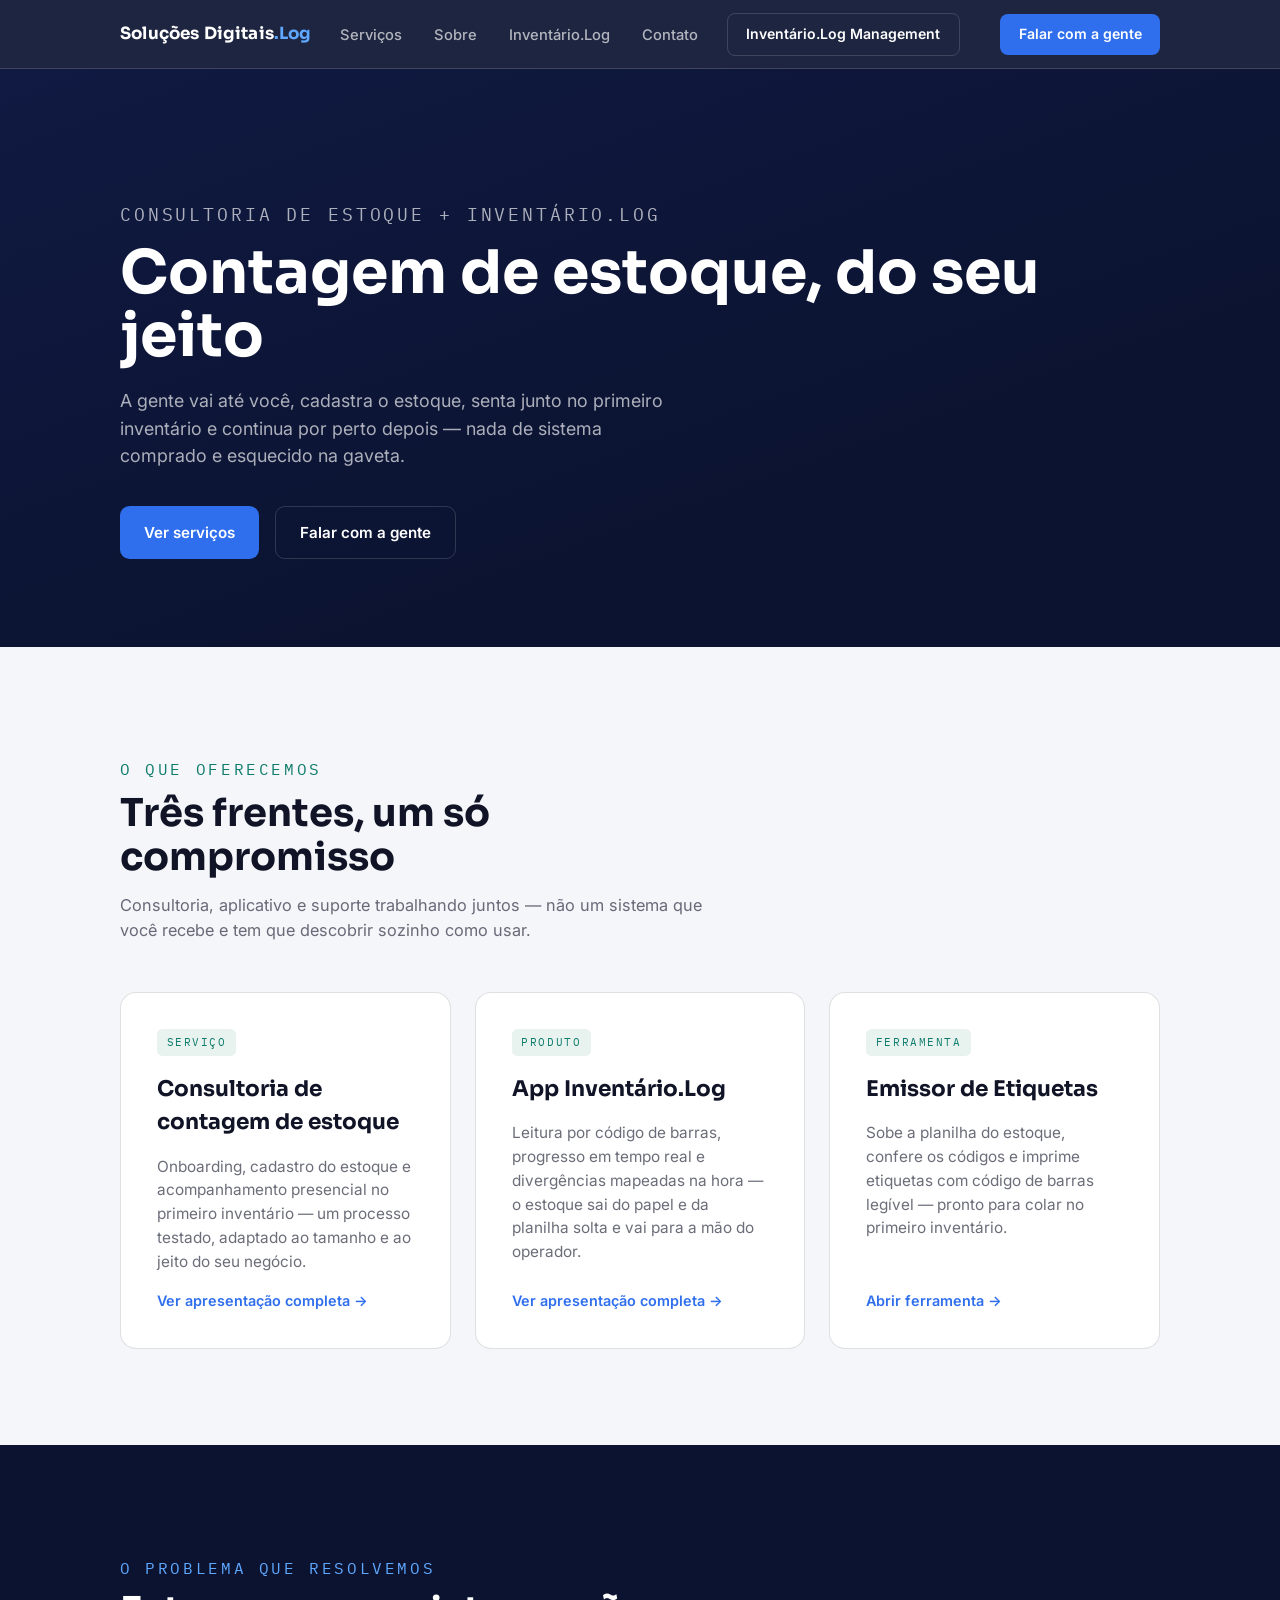
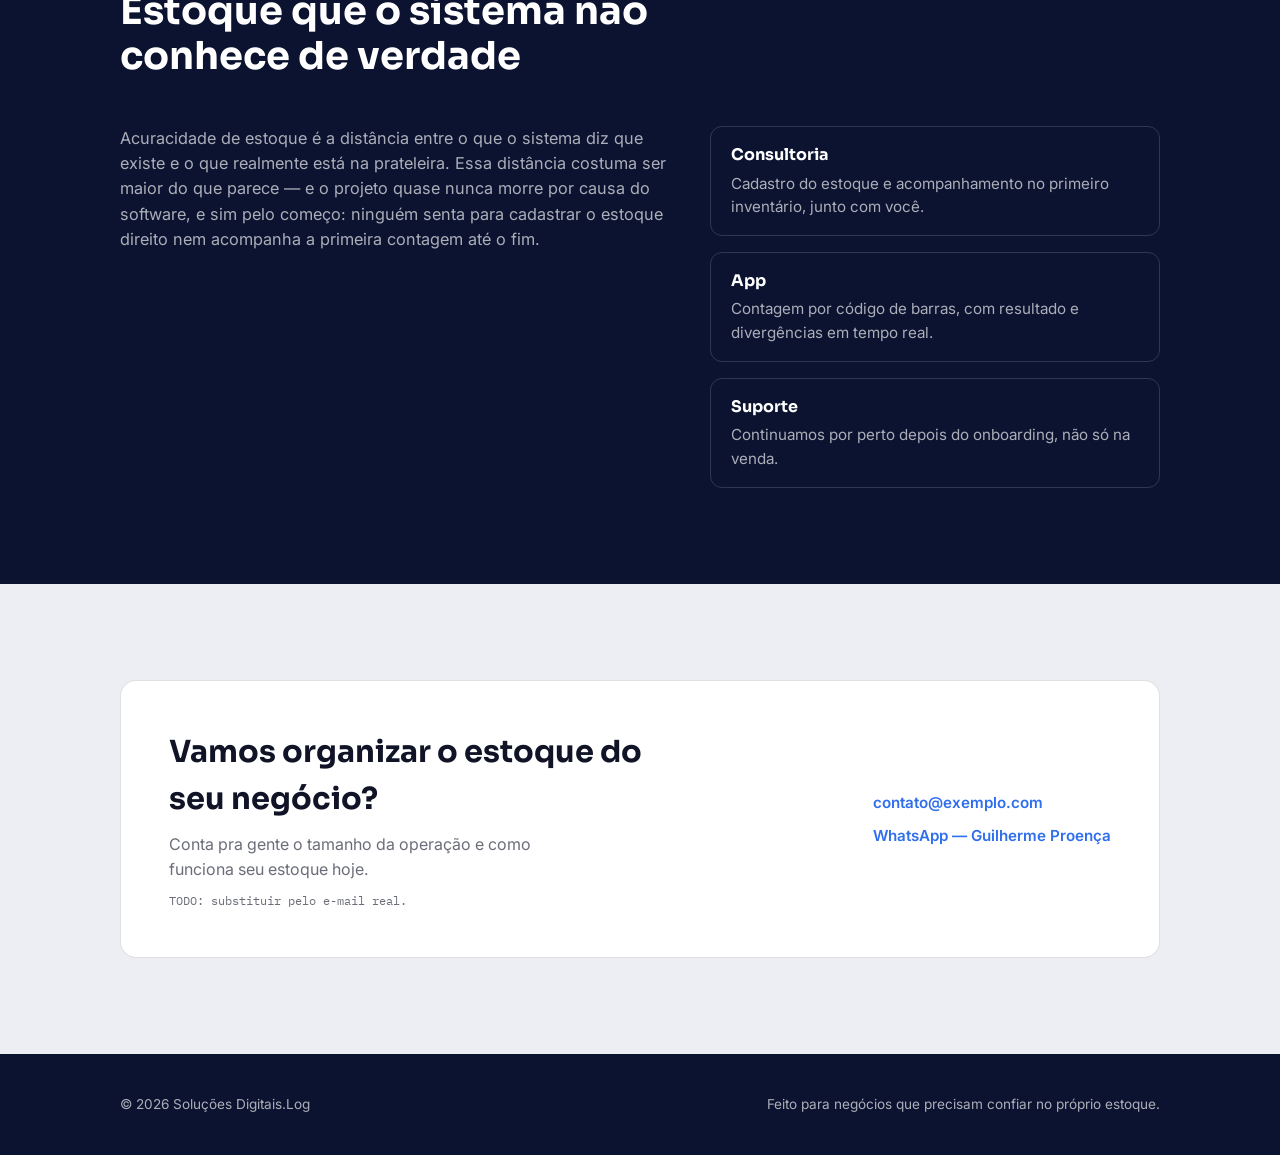
==== index.html @ 8ae7834c "Add Google Search Console verification meta tag Co-Authored-By: Claude Sonnet 5 <noreply@anthropic.c" ====
<!DOCTYPE html>
<html lang="pt-BR">
<head>
<meta charset="UTF-8">
<meta name="google-site-verification" content="jezgve7q8Xp81lq7fCvEZlDZpePGsFhiztTqYEjxBtI" />
<meta name="viewport" content="width=device-width, initial-scale=1.0">
<title>Inventário.Log — Consultoria e app de contagem de estoque</title>
<meta name="description" content="Consultoria de contagem de estoque + Inventário.Log: app para contar, conferir e organizar o estoque com leitura de código de barras e resultado em tempo real.">
<link rel="canonical" href="https://solucoes-digitais-log.github.io/inventario-log-site/">
<meta property="og:type" content="website">
<meta property="og:site_name" content="Soluções Digitais.Log">
<meta property="og:title" content="Inventário.Log — Consultoria e app de contagem de estoque">
<meta property="og:description" content="Consultoria de contagem de estoque + Inventário.Log: app para contar, conferir e organizar o estoque com leitura de código de barras e resultado em tempo real.">
<meta property="og:url" content="https://solucoes-digitais-log.github.io/inventario-log-site/">
<meta property="og:locale" content="pt_BR">
<meta name="twitter:card" content="summary">
<meta name="twitter:title" content="Inventário.Log — Consultoria e app de contagem de estoque">
<meta name="twitter:description" content="Consultoria de contagem de estoque + Inventário.Log: app para contar, conferir e organizar o estoque com leitura de código de barras e resultado em tempo real.">
<link rel="preconnect" href="https://fonts.googleapis.com">
<link rel="preconnect" href="https://fonts.gstatic.com" crossorigin>
<link href="https://fonts.googleapis.com/css2?family=Sora:wght@400;500;600;700;800&family=Inter:wght@400;500;600;700&family=IBM+Plex+Mono:wght@400;500;600&display=swap" rel="stylesheet">
<link rel="stylesheet" href="assets/css/site.css">
</head>
<body>

<nav class="nav">
  <div class="wrap">
    <a class="nav-logo" href="#top">Soluções Digitais<span>.Log</span></a>
    <ul class="nav-links">
      <li><a href="#servicos">Serviços</a></li>
      <li><a href="#sobre">Sobre</a></li>
      <li><a href="servicos/inventario-log.html">Inventário.Log</a></li>
      <li><a href="#contato">Contato</a></li>
    </ul>
    <a class="nav-cta nav-cta-ghost" href="https://plataforma-web-ecru.vercel.app/" target="_blank" rel="noopener">Inventário.Log Management</a>
    <a class="nav-cta" href="#contato">Falar com a gente</a>
  </div>
</nav>

<header class="hero" id="top">
  <div class="wrap">
    <p class="eyebrow">Consultoria de estoque + Inventário.Log</p>
    <h1>Contagem de estoque, do seu jeito</h1>
    <p>A gente vai até você, cadastra o estoque, senta junto no primeiro inventário e continua por perto depois — nada de sistema comprado e esquecido na gaveta.</p>
    <div class="hero-actions">
      <a class="btn btn-primary" href="#servicos">Ver serviços</a>
      <a class="btn btn-ghost" href="#contato">Falar com a gente</a>
    </div>
  </div>
</header>

<section class="services" id="servicos">
  <div class="wrap">
    <div class="section-head">
      <p class="eyebrow">O que oferecemos</p>
      <h2>Três frentes, um só compromisso</h2>
      <p>Consultoria, aplicativo e suporte trabalhando juntos — não um sistema que você recebe e tem que descobrir sozinho como usar.</p>
    </div>
    <div class="service-grid">
      <a class="service-card" href="servicos/consultoria.html">
        <span class="service-tag">Serviço</span>
        <h3>Consultoria de contagem de estoque</h3>
        <p>Onboarding, cadastro do estoque e acompanhamento presencial no primeiro inventário — um processo testado, adaptado ao tamanho e ao jeito do seu negócio.</p>
        <span class="service-link">Ver apresentação completa →</span>
      </a>
      <a class="service-card" href="servicos/inventario-log.html">
        <span class="service-tag">Produto</span>
        <h3>App Inventário.Log</h3>
        <p>Leitura por código de barras, progresso em tempo real e divergências mapeadas na hora — o estoque sai do papel e da planilha solta e vai para a mão do operador.</p>
        <span class="service-link">Ver apresentação completa →</span>
      </a>
      <a class="service-card" href="servicos/gerador-etiquetas.html">
        <span class="service-tag">Ferramenta</span>
        <h3>Emissor de Etiquetas</h3>
        <p>Sobe a planilha do estoque, confere os códigos e imprime etiquetas com código de barras legível — pronto para colar no primeiro inventário.</p>
        <span class="service-link">Abrir ferramenta →</span>
      </a>
    </div>
  </div>
</section>

<section class="about" id="sobre">
  <div class="wrap">
    <div class="section-head">
      <p class="eyebrow">O problema que resolvemos</p>
      <h2>Estoque que o sistema não conhece de verdade</h2>
    </div>
    <div class="about-grid">
      <p>Acuracidade de estoque é a distância entre o que o sistema diz que existe e o que realmente está na prateleira. Essa distância costuma ser maior do que parece — e o projeto quase nunca morre por causa do software, e sim pelo começo: ninguém senta para cadastrar o estoque direito nem acompanha a primeira contagem até o fim.</p>
      <ul class="about-list">
        <li><strong>Consultoria</strong>Cadastro do estoque e acompanhamento no primeiro inventário, junto com você.</li>
        <li><strong>App</strong>Contagem por código de barras, com resultado e divergências em tempo real.</li>
        <li><strong>Suporte</strong>Continuamos por perto depois do onboarding, não só na venda.</li>
      </ul>
    </div>
  </div>
</section>

<section class="contact" id="contato">
  <div class="wrap">
    <div class="contact-box">
      <div>
        <h2>Vamos organizar o estoque do seu negócio?</h2>
        <p>Conta pra gente o tamanho da operação e como funciona seu estoque hoje.</p>
        <p class="todo-note">TODO: substituir pelo e-mail real.</p>
      </div>
      <div class="contact-links">
        <a href="mailto:contato@exemplo.com">contato@exemplo.com</a>
        <a href="https://wa.me/5555991413773" target="_blank" rel="noopener">WhatsApp — Guilherme Proença</a>
      </div>
    </div>
  </div>
</section>

<footer>
  <div class="wrap">
    <span>© <span id="year"></span> Soluções Digitais.Log</span>
    <span>Feito para negócios que precisam confiar no próprio estoque.</span>
  </div>
</footer>

<script>document.getElementById('year').textContent = new Date().getFullYear();</script>
</body>
</html>
---- assets/css/site.css ----
:root{
  --navy:#0B1330;
  --navy-2:#101A42;
  --blue:#2F6FED;
  --blue-2:#5FA8FF;
  --teal:#0E7C6B;
  --mint:#E8F2EF;
  --green:#1E9E4A;
  --red:#E5484D;
  --paper:#F5F6FA;
  --paper-2:#ECEEF4;
  --ink:#101426;
  --muted:rgba(16,20,38,.62);
  --line:rgba(16,20,38,.13);
  --on-navy-muted:rgba(255,255,255,.66);
  --on-navy-line:rgba(255,255,255,.15);
  --display:'Sora',system-ui,sans-serif;
  --body:'Inter',system-ui,sans-serif;
  --mono:'IBM Plex Mono',ui-monospace,monospace;
}

*{ box-sizing:border-box; margin:0; padding:0; }
html{ scroll-behavior:smooth; }
body{
  font-family:var(--body);
  background:var(--paper);
  color:var(--ink);
  -webkit-font-smoothing:antialiased;
  line-height:1.55;
}
img{ max-width:100%; display:block; }
a{ color:inherit; }
::selection{ background:var(--teal); color:#fff; }

.wrap{ max-width:1120px; margin:0 auto; padding:0 clamp(1.25rem,4vw,2.5rem); }

/* NAV */
.nav{
  position:sticky; top:0; z-index:20;
  background:rgba(11,19,48,.92); backdrop-filter:blur(8px);
  border-bottom:1px solid var(--on-navy-line);
}
.nav .wrap{ display:flex; align-items:center; justify-content:space-between; height:4.25rem; }
.nav-logo{ font-family:var(--display); font-weight:700; color:#fff; font-size:1.05rem; letter-spacing:.01em; text-decoration:none; }
.nav-logo span{ color:var(--blue-2); }
.nav-links{ display:flex; gap:clamp(1rem,3vw,2rem); list-style:none; }
.nav-links a{ color:var(--on-navy-muted); text-decoration:none; font-size:.92rem; font-weight:500; transition:color .2s ease; }
.nav-links a:hover{ color:#fff; }
.nav-cta{
  background:var(--blue); color:#fff; text-decoration:none; font-size:.88rem; font-weight:600;
  padding:.6rem 1.15rem; border-radius:.5rem; transition:background .2s ease;
}
.nav-cta:hover{ background:var(--blue-2); }
.nav-cta-ghost{
  background:transparent; color:#fff; border:1px solid var(--on-navy-line); margin-right:.75rem;
}
.nav-cta-ghost:hover{ background:rgba(255,255,255,.08); border-color:var(--blue-2); }
.nav-toggle{ display:none; }

/* HERO */
.hero{
  background:linear-gradient(160deg,var(--navy-2) 0%, var(--navy) 70%);
  color:#fff;
  padding:clamp(4.5rem,10vw,7rem) 0 clamp(3.5rem,8vw,5.5rem);
}
.eyebrow{
  font-family:var(--mono); font-size:.75rem; letter-spacing:.16em; text-transform:uppercase;
  color:var(--blue-2);
}
.hero h1{
  font-family:var(--display); font-weight:700; line-height:1.05;
  font-size:clamp(2.2rem,5.5vw,3.75rem); max-width:20ch; margin-top:.75rem;
}
.hero p{
  font-size:clamp(1rem,1.4vw,1.2rem); max-width:52ch; margin-top:1.25rem;
  color:var(--on-navy-muted);
}
.hero-actions{ display:flex; gap:1rem; flex-wrap:wrap; margin-top:2.25rem; }
.btn{
  display:inline-flex; align-items:center; gap:.5rem; text-decoration:none;
  font-weight:600; font-size:.95rem; padding:.85rem 1.5rem; border-radius:.6rem;
  transition:transform .2s ease, background .2s ease, border-color .2s ease;
}
.btn:hover{ transform:translateY(-2px); }
.btn-primary{ background:var(--blue); color:#fff; }
.btn-primary:hover{ background:var(--blue-2); }
.btn-ghost{ background:transparent; color:#fff; border:1px solid var(--on-navy-line); }
.btn-ghost:hover{ border-color:var(--blue-2); }

/* SECTIONS */
section{ padding:clamp(3.5rem,8vw,6rem) 0; }
.section-head{ max-width:60ch; margin-bottom:clamp(2rem,5vw,3rem); }
.section-head .eyebrow{ color:var(--teal); }
.section-head h2{
  font-family:var(--display); font-weight:700; font-size:clamp(1.7rem,3.5vw,2.4rem);
  margin-top:.6rem; line-height:1.15;
}
.section-head p{ color:var(--muted); margin-top:.85rem; font-size:1.02rem; }

/* SERVICES */
.services{ background:var(--paper); }
.service-grid{ display:grid; grid-template-columns:repeat(auto-fit,minmax(300px,1fr)); gap:1.5rem; }
.service-card{
  background:#fff; border:1px solid var(--line); border-radius:1rem;
  padding:clamp(1.75rem,3vw,2.25rem); text-decoration:none; color:var(--ink);
  display:flex; flex-direction:column; gap:1rem;
  transition:transform .25s ease, box-shadow .25s ease, border-color .25s ease;
}
.service-card:hover{
  transform:translateY(-4px); border-color:var(--blue-2);
  box-shadow:0 20px 40px -24px rgba(11,19,48,.35);
}
.service-tag{
  font-family:var(--mono); font-size:.7rem; letter-spacing:.14em; text-transform:uppercase;
  color:var(--teal); background:var(--mint); padding:.3rem .6rem; border-radius:.35rem; align-self:flex-start;
}
.service-card h3{ font-family:var(--display); font-size:1.35rem; font-weight:700; }
.service-card p{ color:var(--muted); font-size:.96rem; flex:1; }
.service-link{ font-weight:600; font-size:.9rem; color:var(--blue); display:inline-flex; align-items:center; gap:.4rem; }
.service-card:hover .service-link{ color:var(--blue-2); }

/* ABOUT */
.about{ background:var(--navy); color:#fff; }
.about .section-head .eyebrow{ color:var(--blue-2); }
.about-grid{ display:grid; grid-template-columns:1.1fr .9fr; gap:2.5rem; align-items:start; }
.about-grid p{ color:var(--on-navy-muted); font-size:1.02rem; }
.about-list{ list-style:none; display:flex; flex-direction:column; gap:1rem; }
.about-list li{
  border:1px solid var(--on-navy-line); border-radius:.75rem; padding:1rem 1.25rem;
  font-size:.95rem; color:var(--on-navy-muted);
}
.about-list strong{ display:block; color:#fff; font-family:var(--display); font-size:1rem; margin-bottom:.25rem; }
@media (max-width:820px){ .about-grid{ grid-template-columns:1fr; } }

/* CONTACT */
.contact{ background:var(--paper-2); }
.contact-box{
  background:#fff; border:1px solid var(--line); border-radius:1rem;
  padding:clamp(2rem,5vw,3rem); display:flex; flex-wrap:wrap; gap:2rem; justify-content:space-between; align-items:center;
}
.contact-box h2{ font-family:var(--display); font-size:clamp(1.4rem,3vw,1.9rem); max-width:22ch; }
.contact-box p{ color:var(--muted); margin-top:.6rem; max-width:42ch; }
.contact-links{ display:flex; flex-direction:column; gap:.6rem; font-size:.95rem; }
.contact-links a{ text-decoration:none; color:var(--blue); font-weight:600; }
.todo-note{ font-family:var(--mono); font-size:.72rem; color:var(--red); margin-top:.5rem; }

/* FOOTER */
footer{ background:var(--navy); color:var(--on-navy-muted); padding:2.5rem 0; font-size:.85rem; }
footer .wrap{ display:flex; justify-content:space-between; flex-wrap:wrap; gap:1rem; }

@media (max-width:720px){
  .nav-links{ display:none; }
}
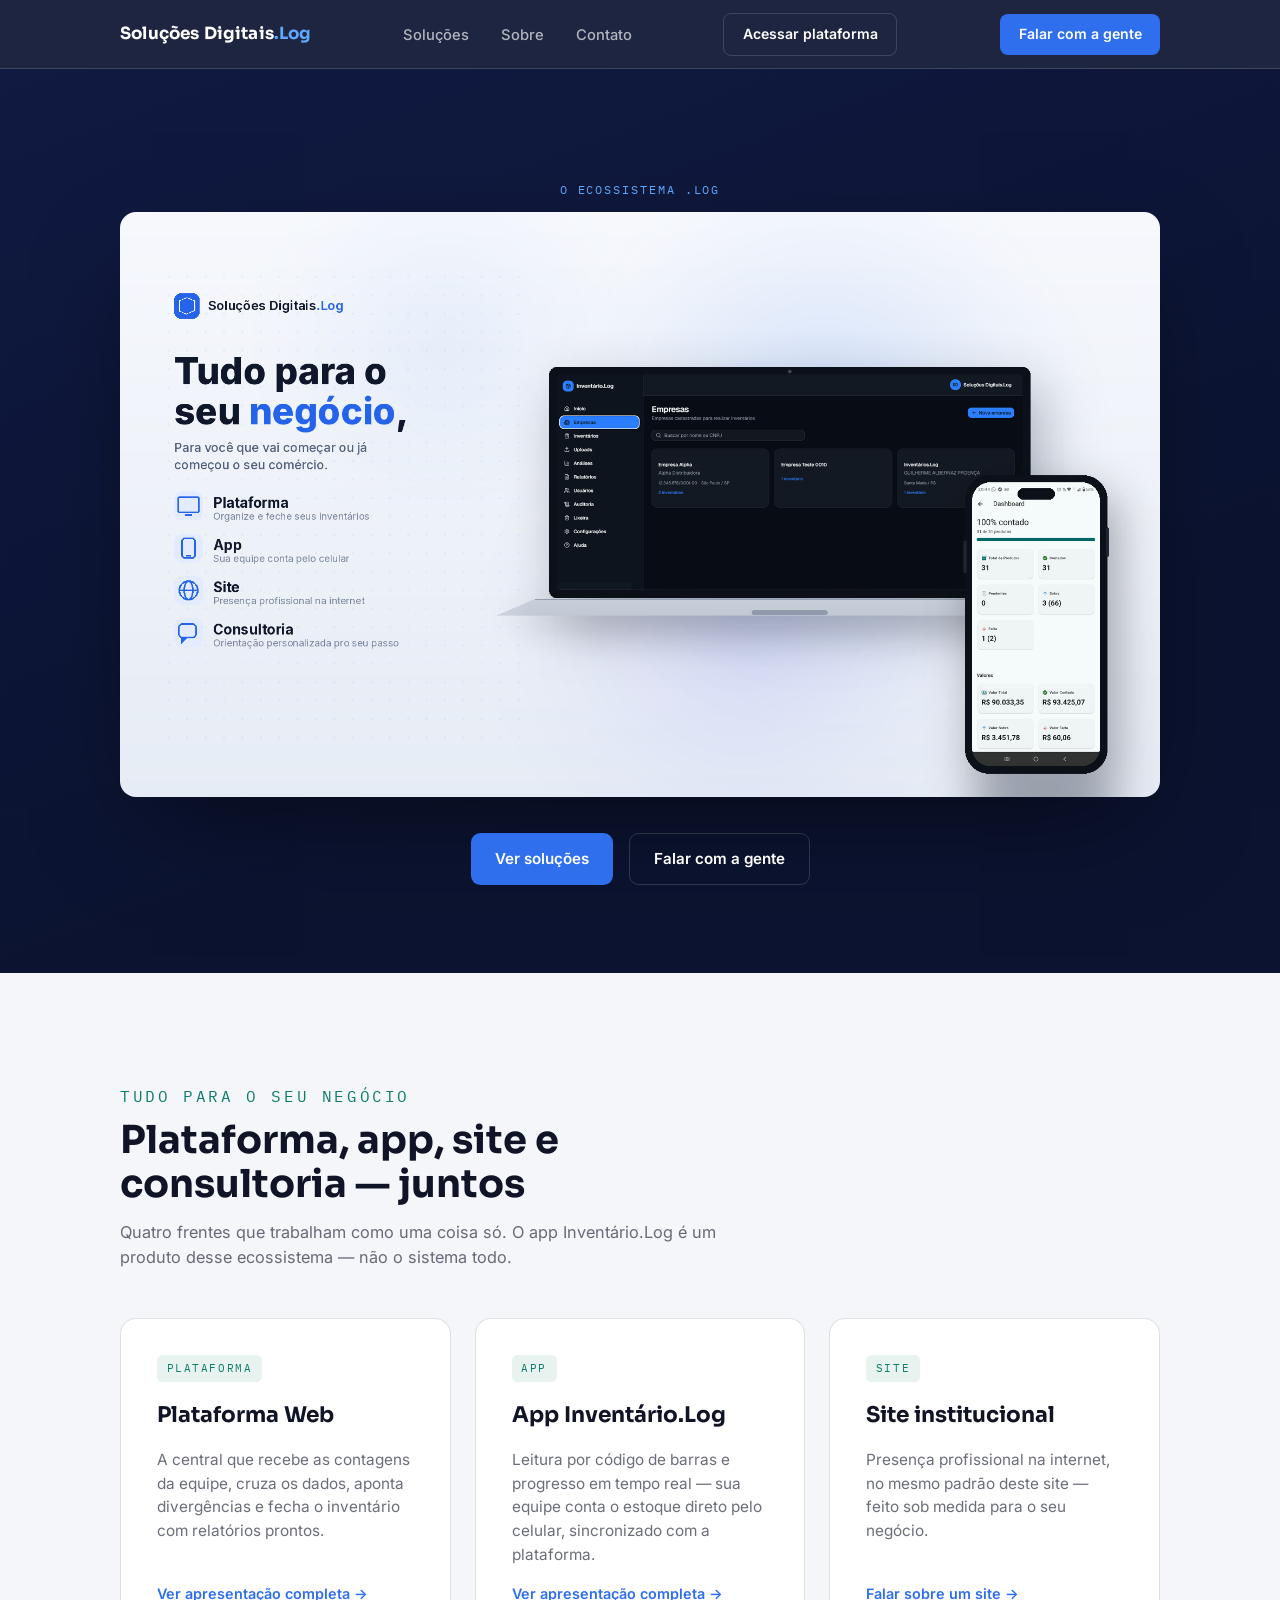
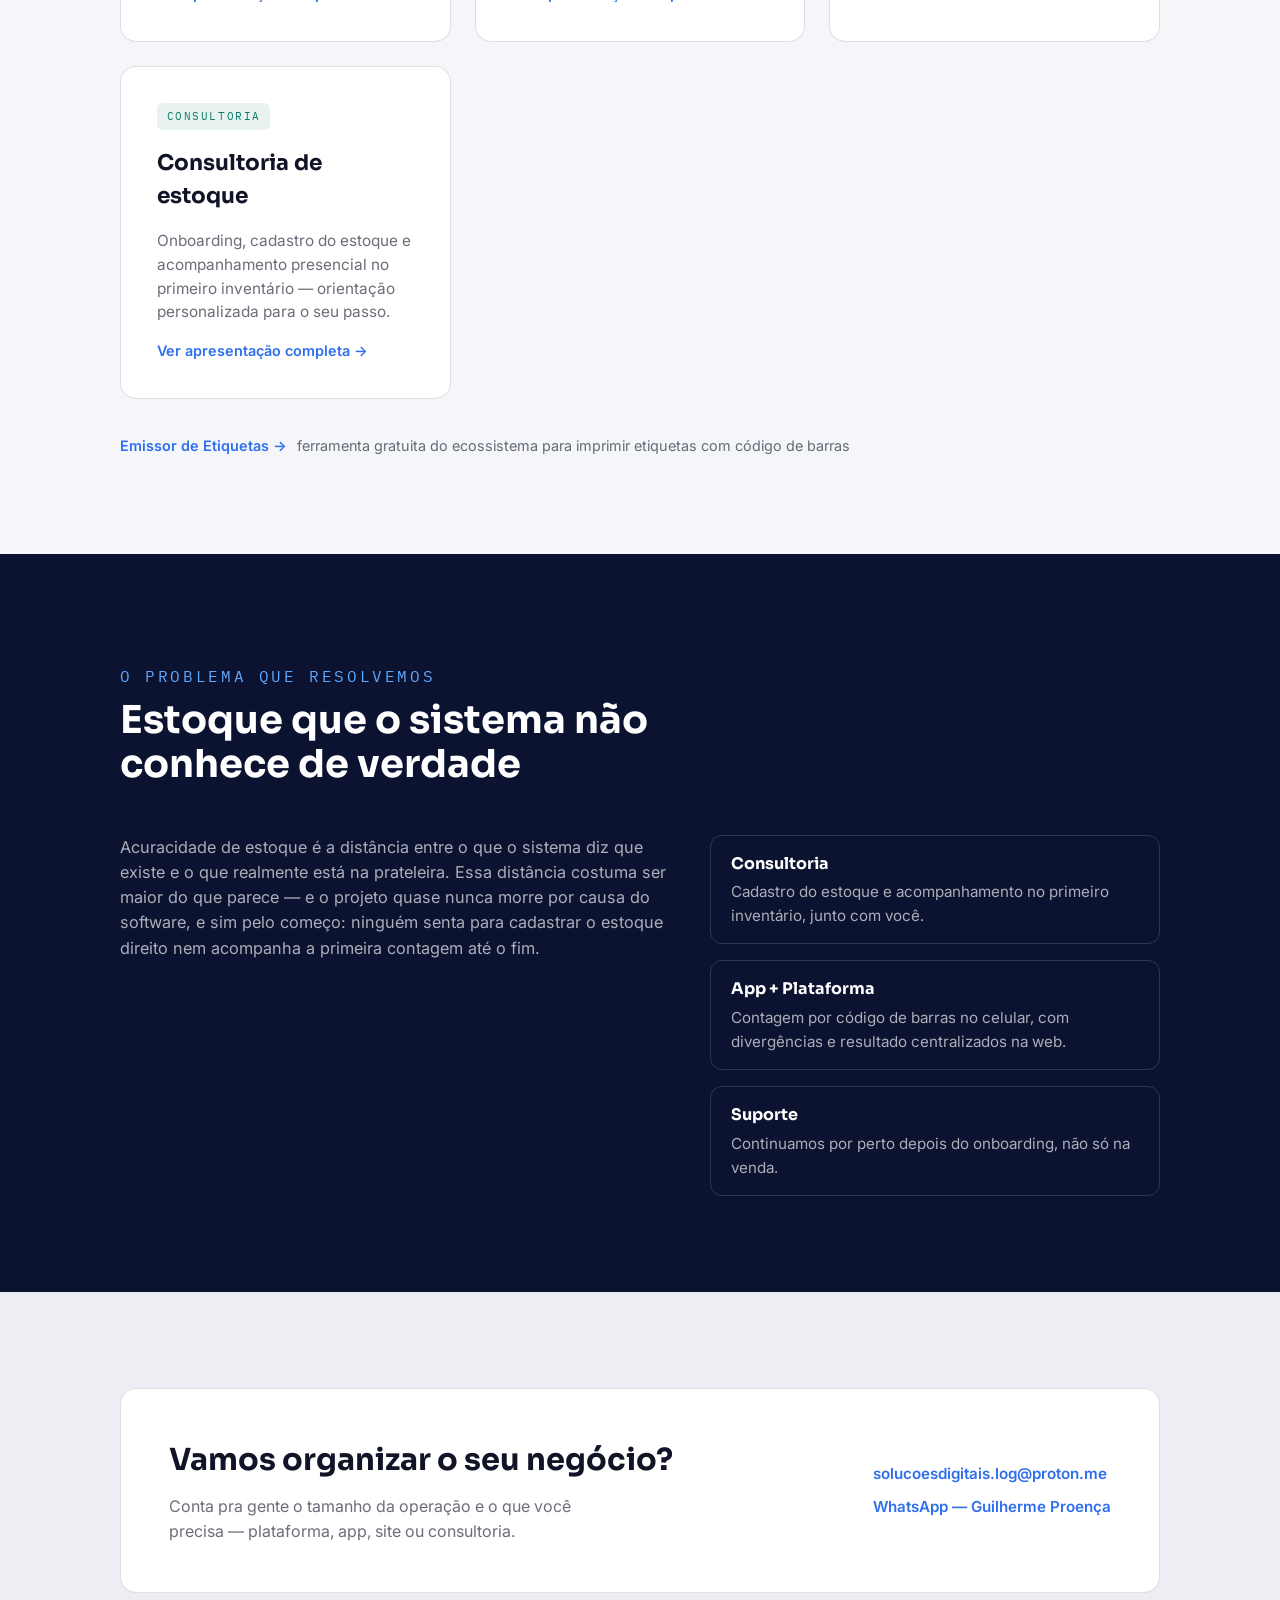
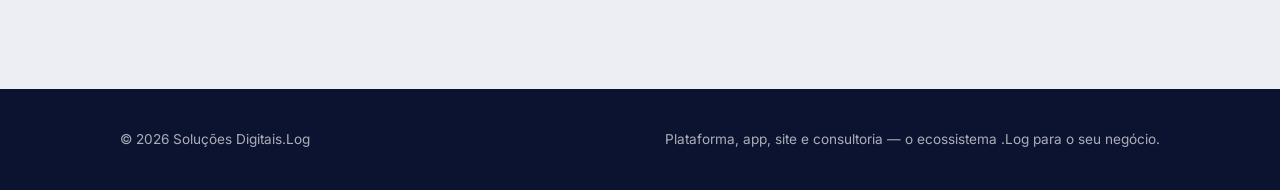
==== commit e6d5e0a9: "Reframe site around the .Log ecosystem, add Plataforma Web deck and hero image Home now leads with S" ====
--- a/index.html
+++ b/index.html
@@ -4,18 +4,38 @@
 <meta charset="UTF-8">
 <meta name="google-site-verification" content="jezgve7q8Xp81lq7fCvEZlDZpePGsFhiztTqYEjxBtI" />
 <meta name="viewport" content="width=device-width, initial-scale=1.0">
-<title>Inventário.Log — Consultoria e app de contagem de estoque</title>
-<meta name="description" content="Consultoria de contagem de estoque + Inventário.Log: app para contar, conferir e organizar o estoque com leitura de código de barras e resultado em tempo real.">
+<title>Soluções Digitais.Log — Plataforma, app, site e consultoria para o seu negócio</title>
+<meta name="description" content="Soluções Digitais.Log: o ecossistema .Log completo — plataforma web, app Inventário.Log, site institucional e consultoria — para organizar e profissionalizar o seu negócio.">
 <link rel="canonical" href="https://solucoes-digitais-log.github.io/inventario-log-site/">
 <meta property="og:type" content="website">
 <meta property="og:site_name" content="Soluções Digitais.Log">
-<meta property="og:title" content="Inventário.Log — Consultoria e app de contagem de estoque">
-<meta property="og:description" content="Consultoria de contagem de estoque + Inventário.Log: app para contar, conferir e organizar o estoque com leitura de código de barras e resultado em tempo real.">
+<meta property="og:title" content="Soluções Digitais.Log — Plataforma, app, site e consultoria para o seu negócio">
+<meta property="og:description" content="Soluções Digitais.Log: o ecossistema .Log completo — plataforma web, app Inventário.Log, site institucional e consultoria — para organizar e profissionalizar o seu negócio.">
+<meta property="og:image" content="https://solucoes-digitais-log.github.io/inventario-log-site/assets/img/hero-solucoes-digitais-log.png">
 <meta property="og:url" content="https://solucoes-digitais-log.github.io/inventario-log-site/">
 <meta property="og:locale" content="pt_BR">
-<meta name="twitter:card" content="summary">
-<meta name="twitter:title" content="Inventário.Log — Consultoria e app de contagem de estoque">
-<meta name="twitter:description" content="Consultoria de contagem de estoque + Inventário.Log: app para contar, conferir e organizar o estoque com leitura de código de barras e resultado em tempo real.">
+<meta name="twitter:card" content="summary_large_image">
+<meta name="twitter:title" content="Soluções Digitais.Log — Plataforma, app, site e consultoria para o seu negócio">
+<meta name="twitter:description" content="Soluções Digitais.Log: o ecossistema .Log completo — plataforma web, app Inventário.Log, site institucional e consultoria — para organizar e profissionalizar o seu negócio.">
+<meta name="twitter:image" content="https://solucoes-digitais-log.github.io/inventario-log-site/assets/img/hero-solucoes-digitais-log.png">
+<script type="application/ld+json">
+{
+  "@context": "https://schema.org",
+  "@type": "Organization",
+  "name": "Soluções Digitais.Log",
+  "alternateName": "Inventário.Log",
+  "url": "https://solucoes-digitais-log.github.io/inventario-log-site/",
+  "email": "solucoesdigitais.log@proton.me",
+  "sameAs": [],
+  "description": "Ecossistema .Log: plataforma web, app Inventário.Log, site institucional e consultoria para organizar e profissionalizar o estoque e o negócio.",
+  "makesOffer": [
+    { "@type": "Offer", "itemOffered": { "@type": "Service", "name": "Plataforma Web Inventário.Log" } },
+    { "@type": "Offer", "itemOffered": { "@type": "Service", "name": "App Inventário.Log" } },
+    { "@type": "Offer", "itemOffered": { "@type": "Service", "name": "Site institucional" } },
+    { "@type": "Offer", "itemOffered": { "@type": "Service", "name": "Consultoria de estoque" } }
+  ]
+}
+</script>
 <link rel="preconnect" href="https://fonts.googleapis.com">
 <link rel="preconnect" href="https://fonts.gstatic.com" crossorigin>
 <link href="https://fonts.googleapis.com/css2?family=Sora:wght@400;500;600;700;800&family=Inter:wght@400;500;600;700&family=IBM+Plex+Mono:wght@400;500;600&display=swap" rel="stylesheet">
@@ -27,23 +47,21 @@
   <div class="wrap">
     <a class="nav-logo" href="#top">Soluções Digitais<span>.Log</span></a>
     <ul class="nav-links">
-      <li><a href="#servicos">Serviços</a></li>
+      <li><a href="#servicos">Soluções</a></li>
       <li><a href="#sobre">Sobre</a></li>
-      <li><a href="servicos/inventario-log.html">Inventário.Log</a></li>
       <li><a href="#contato">Contato</a></li>
     </ul>
-    <a class="nav-cta nav-cta-ghost" href="https://plataforma-web-ecru.vercel.app/" target="_blank" rel="noopener">Inventário.Log Management</a>
+    <a class="nav-cta nav-cta-ghost" href="https://plataforma-web-ecru.vercel.app/" target="_blank" rel="noopener">Acessar plataforma</a>
     <a class="nav-cta" href="#contato">Falar com a gente</a>
   </div>
 </nav>
 
 <header class="hero" id="top">
-  <div class="wrap">
-    <p class="eyebrow">Consultoria de estoque + Inventário.Log</p>
-    <h1>Contagem de estoque, do seu jeito</h1>
-    <p>A gente vai até você, cadastra o estoque, senta junto no primeiro inventário e continua por perto depois — nada de sistema comprado e esquecido na gaveta.</p>
+  <div class="wrap hero-cover">
+    <p class="eyebrow">O ecossistema .Log</p>
+    <img class="hero-image" src="assets/img/hero-solucoes-digitais-log.png" width="1920" height="1080" alt="Soluções Digitais.Log — tudo para o seu negócio: Plataforma, App, Site e Consultoria">
     <div class="hero-actions">
-      <a class="btn btn-primary" href="#servicos">Ver serviços</a>
+      <a class="btn btn-primary" href="#servicos">Ver soluções</a>
       <a class="btn btn-ghost" href="#contato">Falar com a gente</a>
     </div>
   </div>
@@ -52,30 +70,40 @@
 <section class="services" id="servicos">
   <div class="wrap">
     <div class="section-head">
-      <p class="eyebrow">O que oferecemos</p>
-      <h2>Três frentes, um só compromisso</h2>
-      <p>Consultoria, aplicativo e suporte trabalhando juntos — não um sistema que você recebe e tem que descobrir sozinho como usar.</p>
+      <p class="eyebrow">Tudo para o seu negócio</p>
+      <h2>Plataforma, app, site e consultoria — juntos</h2>
+      <p>Quatro frentes que trabalham como uma coisa só. O app Inventário.Log é um produto desse ecossistema — não o sistema todo.</p>
     </div>
     <div class="service-grid">
-      <a class="service-card" href="servicos/consultoria.html">
-        <span class="service-tag">Serviço</span>
-        <h3>Consultoria de contagem de estoque</h3>
-        <p>Onboarding, cadastro do estoque e acompanhamento presencial no primeiro inventário — um processo testado, adaptado ao tamanho e ao jeito do seu negócio.</p>
+      <a class="service-card" href="servicos/plataforma-web.html">
+        <span class="service-tag">Plataforma</span>
+        <h3>Plataforma Web</h3>
+        <p>A central que recebe as contagens da equipe, cruza os dados, aponta divergências e fecha o inventário com relatórios prontos.</p>
         <span class="service-link">Ver apresentação completa →</span>
       </a>
       <a class="service-card" href="servicos/inventario-log.html">
-        <span class="service-tag">Produto</span>
+        <span class="service-tag">App</span>
         <h3>App Inventário.Log</h3>
-        <p>Leitura por código de barras, progresso em tempo real e divergências mapeadas na hora — o estoque sai do papel e da planilha solta e vai para a mão do operador.</p>
+        <p>Leitura por código de barras e progresso em tempo real — sua equipe conta o estoque direto pelo celular, sincronizado com a plataforma.</p>
         <span class="service-link">Ver apresentação completa →</span>
       </a>
-      <a class="service-card" href="servicos/gerador-etiquetas.html">
-        <span class="service-tag">Ferramenta</span>
-        <h3>Emissor de Etiquetas</h3>
-        <p>Sobe a planilha do estoque, confere os códigos e imprime etiquetas com código de barras legível — pronto para colar no primeiro inventário.</p>
-        <span class="service-link">Abrir ferramenta →</span>
+      <a class="service-card" href="#contato">
+        <span class="service-tag">Site</span>
+        <h3>Site institucional</h3>
+        <p>Presença profissional na internet, no mesmo padrão deste site — feito sob medida para o seu negócio.</p>
+        <span class="service-link">Falar sobre um site →</span>
+      </a>
+      <a class="service-card" href="servicos/consultoria.html">
+        <span class="service-tag">Consultoria</span>
+        <h3>Consultoria de estoque</h3>
+        <p>Onboarding, cadastro do estoque e acompanhamento presencial no primeiro inventário — orientação personalizada para o seu passo.</p>
+        <span class="service-link">Ver apresentação completa →</span>
       </a>
     </div>
+    <p class="tool-note">
+      <a href="servicos/gerador-etiquetas.html">Emissor de Etiquetas →</a>
+      <span>ferramenta gratuita do ecossistema para imprimir etiquetas com código de barras</span>
+    </p>
   </div>
 </section>
 
@@ -89,7 +117,7 @@
       <p>Acuracidade de estoque é a distância entre o que o sistema diz que existe e o que realmente está na prateleira. Essa distância costuma ser maior do que parece — e o projeto quase nunca morre por causa do software, e sim pelo começo: ninguém senta para cadastrar o estoque direito nem acompanha a primeira contagem até o fim.</p>
       <ul class="about-list">
         <li><strong>Consultoria</strong>Cadastro do estoque e acompanhamento no primeiro inventário, junto com você.</li>
-        <li><strong>App</strong>Contagem por código de barras, com resultado e divergências em tempo real.</li>
+        <li><strong>App + Plataforma</strong>Contagem por código de barras no celular, com divergências e resultado centralizados na web.</li>
         <li><strong>Suporte</strong>Continuamos por perto depois do onboarding, não só na venda.</li>
       </ul>
     </div>
@@ -100,12 +128,11 @@
   <div class="wrap">
     <div class="contact-box">
       <div>
-        <h2>Vamos organizar o estoque do seu negócio?</h2>
-        <p>Conta pra gente o tamanho da operação e como funciona seu estoque hoje.</p>
-        <p class="todo-note">TODO: substituir pelo e-mail real.</p>
+        <h2>Vamos organizar o seu negócio?</h2>
+        <p>Conta pra gente o tamanho da operação e o que você precisa — plataforma, app, site ou consultoria.</p>
       </div>
       <div class="contact-links">
-        <a href="mailto:contato@exemplo.com">contato@exemplo.com</a>
+        <a href="mailto:solucoesdigitais.log@proton.me">solucoesdigitais.log@proton.me</a>
         <a href="https://wa.me/5555991413773" target="_blank" rel="noopener">WhatsApp — Guilherme Proença</a>
       </div>
     </div>
@@ -115,7 +142,7 @@
 <footer>
   <div class="wrap">
     <span>© <span id="year"></span> Soluções Digitais.Log</span>
-    <span>Feito para negócios que precisam confiar no próprio estoque.</span>
+    <span>Plataforma, app, site e consultoria — o ecossistema .Log para o seu negócio.</span>
   </div>
 </footer>
 
--- a/assets/css/site.css
+++ b/assets/css/site.css
@@ -67,15 +67,10 @@
   font-family:var(--mono); font-size:.75rem; letter-spacing:.16em; text-transform:uppercase;
   color:var(--blue-2);
 }
-.hero h1{
-  font-family:var(--display); font-weight:700; line-height:1.05;
-  font-size:clamp(2.2rem,5.5vw,3.75rem); max-width:20ch; margin-top:.75rem;
-}
-.hero p{
-  font-size:clamp(1rem,1.4vw,1.2rem); max-width:52ch; margin-top:1.25rem;
-  color:var(--on-navy-muted);
-}
-.hero-actions{ display:flex; gap:1rem; flex-wrap:wrap; margin-top:2.25rem; }
+.hero-cover{ display:flex; flex-direction:column; align-items:center; text-align:center; }
+.hero-cover .eyebrow{ margin-bottom:.75rem; }
+.hero-image{ width:100%; max-width:1080px; height:auto; border-radius:1rem; box-shadow:0 40px 100px -30px rgba(0,0,0,.55); }
+.hero-actions{ display:flex; gap:1rem; flex-wrap:wrap; margin-top:2.25rem; justify-content:center; }
 .btn{
   display:inline-flex; align-items:center; gap:.5rem; text-decoration:none;
   font-weight:600; font-size:.95rem; padding:.85rem 1.5rem; border-radius:.6rem;
@@ -118,6 +113,9 @@
 .service-card p{ color:var(--muted); font-size:.96rem; flex:1; }
 .service-link{ font-weight:600; font-size:.9rem; color:var(--blue); display:inline-flex; align-items:center; gap:.4rem; }
 .service-card:hover .service-link{ color:var(--blue-2); }
+.tool-note{ margin-top:clamp(1.5rem,3vw,2.25rem); display:flex; align-items:center; gap:.6rem; flex-wrap:wrap; font-size:.9rem; color:var(--muted); }
+.tool-note a{ color:var(--blue); font-weight:600; text-decoration:none; }
+.tool-note a:hover{ color:var(--blue-2); }
 
 /* ABOUT */
 .about{ background:var(--navy); color:#fff; }
@@ -142,7 +140,6 @@
 .contact-box p{ color:var(--muted); margin-top:.6rem; max-width:42ch; }
 .contact-links{ display:flex; flex-direction:column; gap:.6rem; font-size:.95rem; }
 .contact-links a{ text-decoration:none; color:var(--blue); font-weight:600; }
-.todo-note{ font-family:var(--mono); font-size:.72rem; color:var(--red); margin-top:.5rem; }
 
 /* FOOTER */
 footer{ background:var(--navy); color:var(--on-navy-muted); padding:2.5rem 0; font-size:.85rem; }
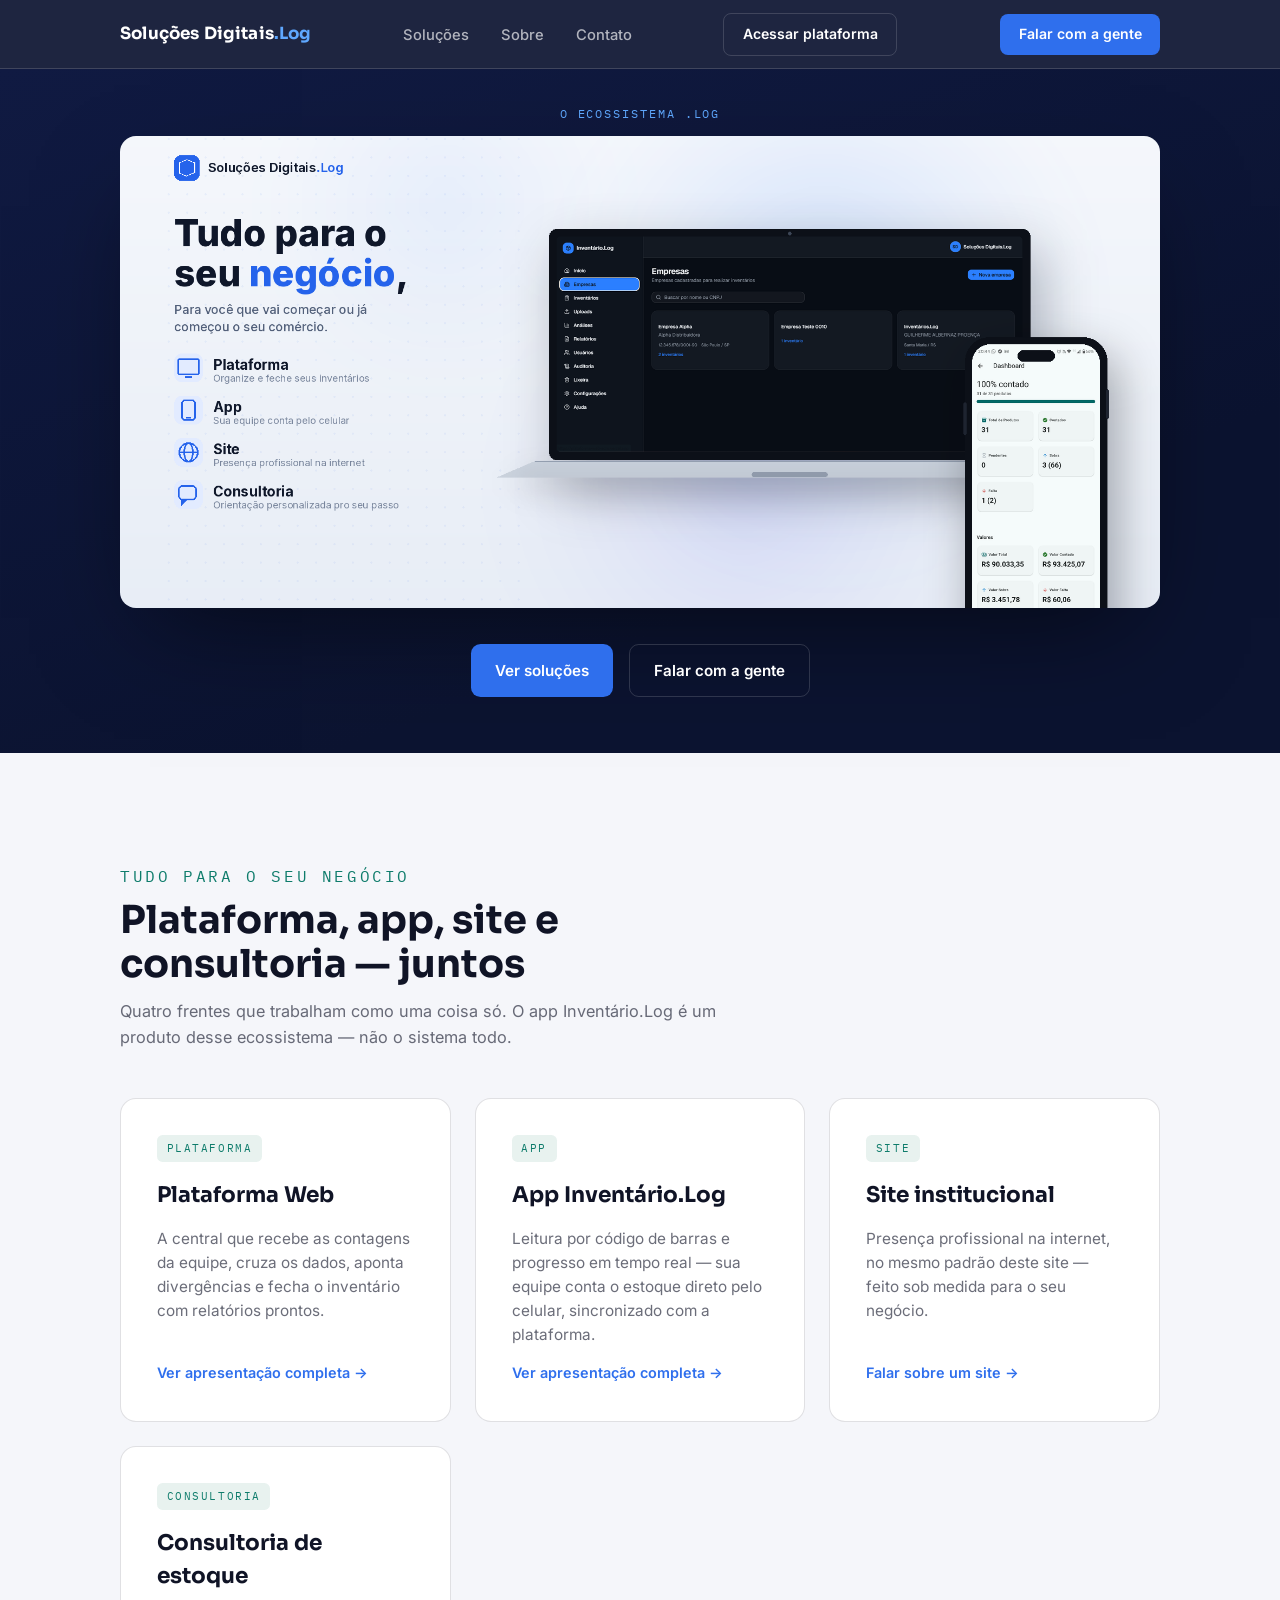
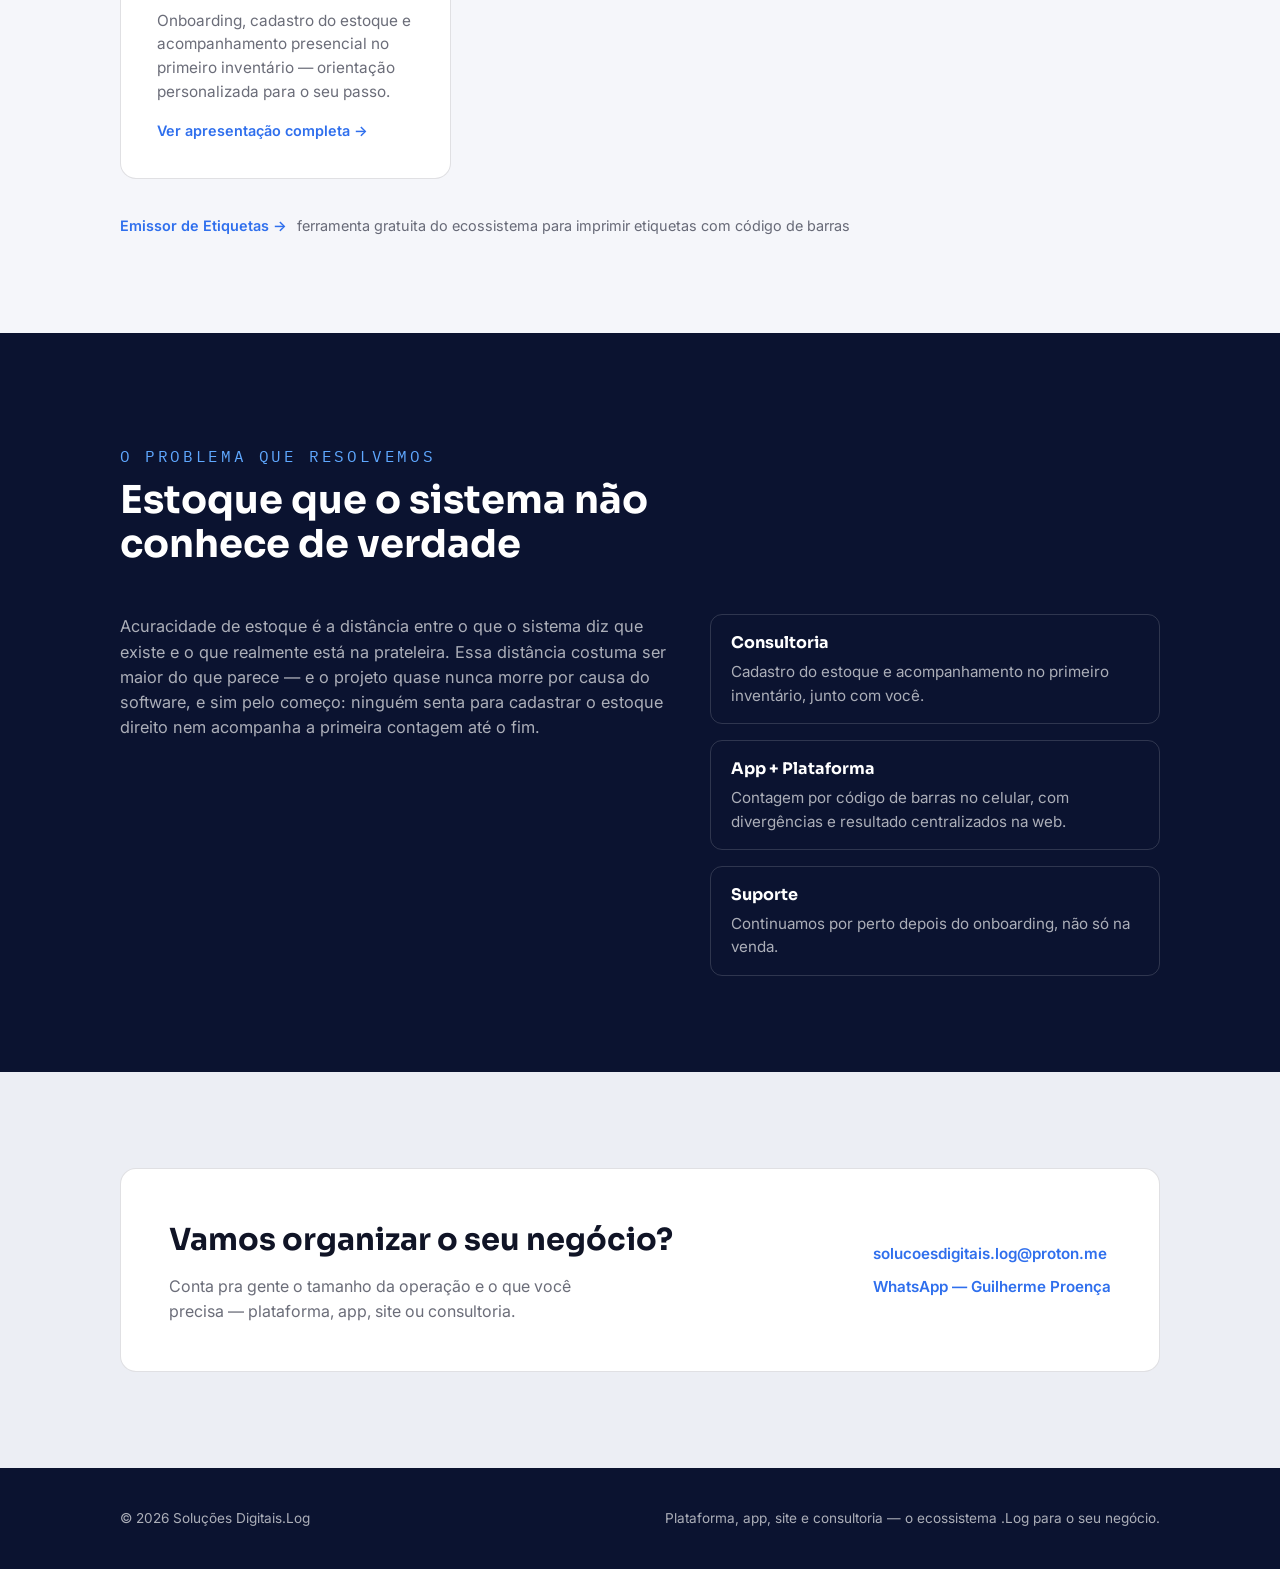
==== commit 3d0c8ac8: "Tighten hero spacing and crop cover image to a flatter frame Co-Authored-By: Claude Sonnet 5 <norepl" ====
--- a/index.html
+++ b/index.html
@@ -59,7 +59,9 @@
 <header class="hero" id="top">
   <div class="wrap hero-cover">
     <p class="eyebrow">O ecossistema .Log</p>
-    <img class="hero-image" src="assets/img/hero-solucoes-digitais-log.png" width="1920" height="1080" alt="Soluções Digitais.Log — tudo para o seu negócio: Plataforma, App, Site e Consultoria">
+    <div class="hero-image-frame">
+      <img class="hero-image" src="assets/img/hero-solucoes-digitais-log.png" width="1920" height="1080" alt="Soluções Digitais.Log — tudo para o seu negócio: Plataforma, App, Site e Consultoria">
+    </div>
     <div class="hero-actions">
       <a class="btn btn-primary" href="#servicos">Ver soluções</a>
       <a class="btn btn-ghost" href="#contato">Falar com a gente</a>
--- a/assets/css/site.css
+++ b/assets/css/site.css
@@ -61,7 +61,7 @@
 .hero{
   background:linear-gradient(160deg,var(--navy-2) 0%, var(--navy) 70%);
   color:#fff;
-  padding:clamp(4.5rem,10vw,7rem) 0 clamp(3.5rem,8vw,5.5rem);
+  padding:clamp(1.5rem,3vw,2.25rem) 0 clamp(2.5rem,5vw,3.5rem);
 }
 .eyebrow{
   font-family:var(--mono); font-size:.75rem; letter-spacing:.16em; text-transform:uppercase;
@@ -69,7 +69,11 @@
 }
 .hero-cover{ display:flex; flex-direction:column; align-items:center; text-align:center; }
 .hero-cover .eyebrow{ margin-bottom:.75rem; }
-.hero-image{ width:100%; max-width:1080px; height:auto; border-radius:1rem; box-shadow:0 40px 100px -30px rgba(0,0,0,.55); }
+.hero-image-frame{
+  width:100%; max-width:1080px; aspect-ratio:2.2/1; border-radius:1rem; overflow:hidden;
+  box-shadow:0 40px 100px -30px rgba(0,0,0,.55);
+}
+.hero-image{ width:100%; height:100%; object-fit:cover; object-position:50% 55%; }
 .hero-actions{ display:flex; gap:1rem; flex-wrap:wrap; margin-top:2.25rem; justify-content:center; }
 .btn{
   display:inline-flex; align-items:center; gap:.5rem; text-decoration:none;
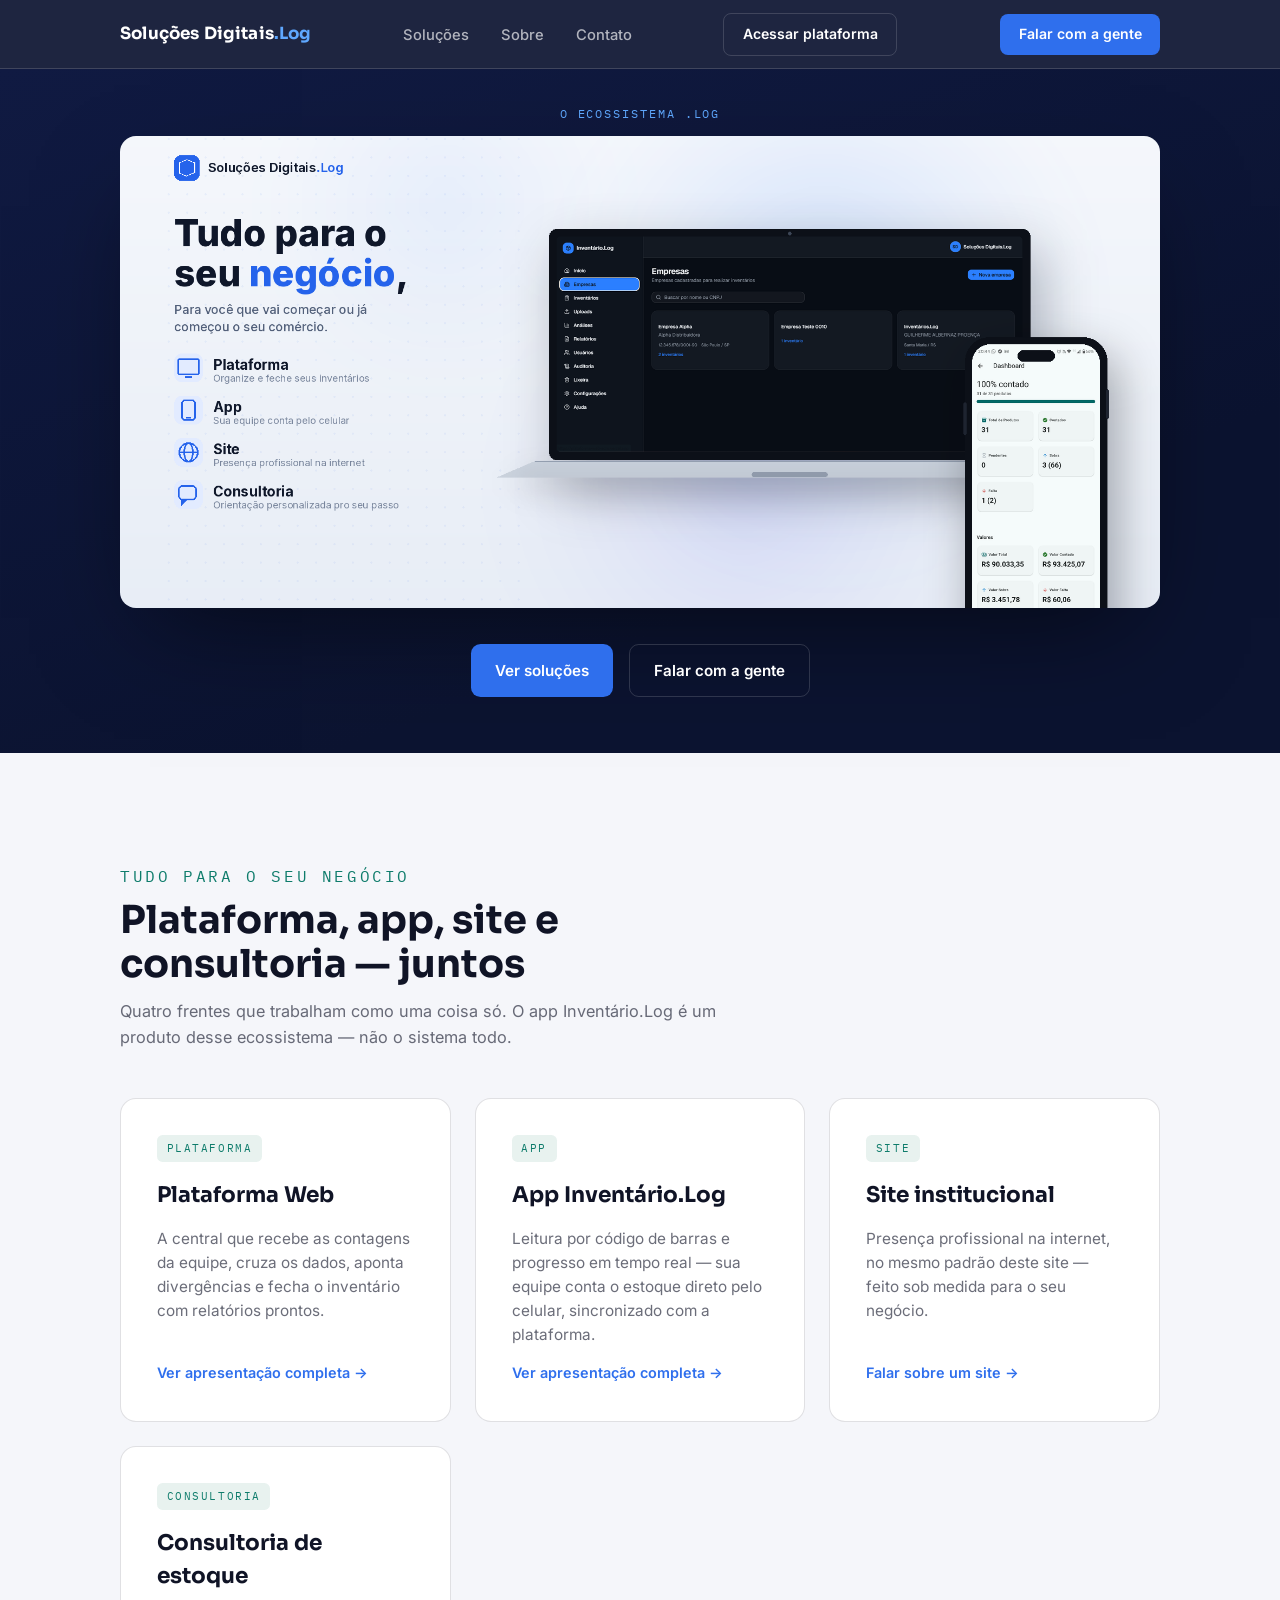
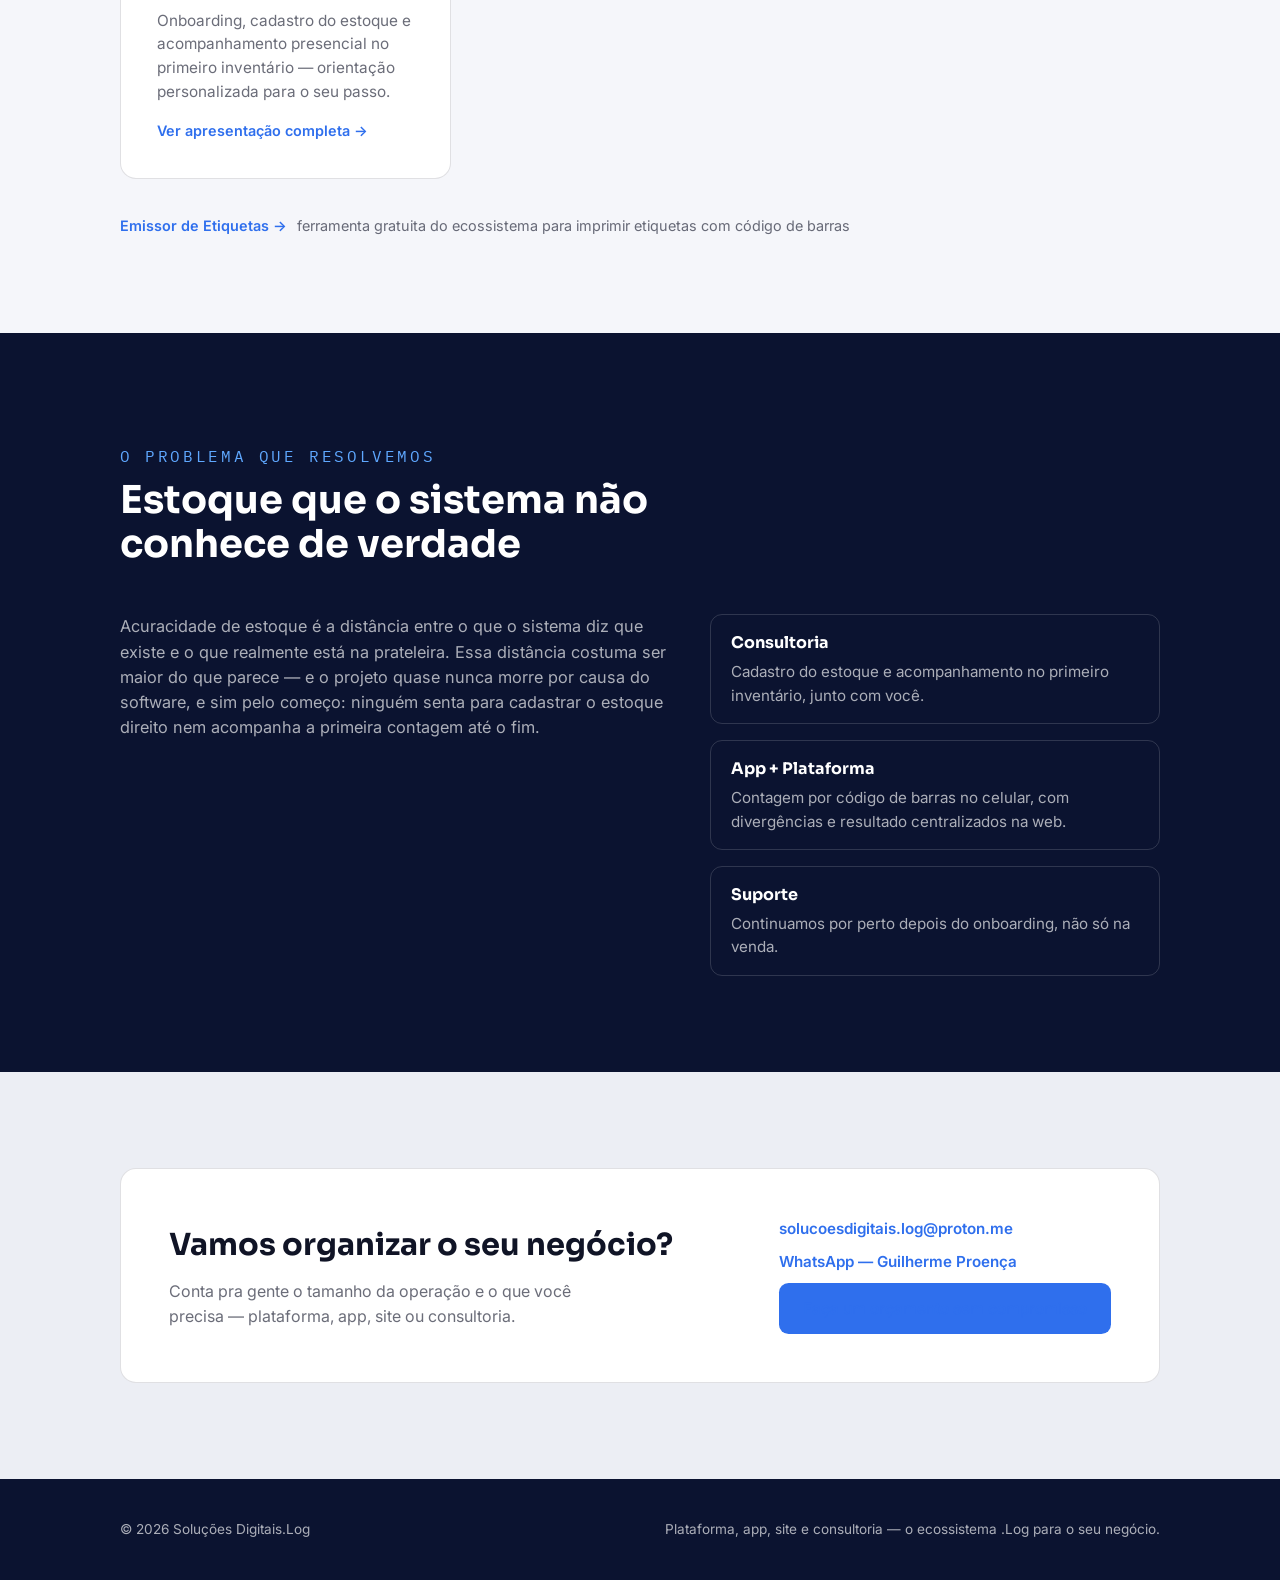
==== commit 809a11b3: "Adiciona botão de orçamento sem compromisso na seção de contato Co-Authored-By: Claude Sonnet 5 <nor" ====
--- a/index.html
+++ b/index.html
@@ -2,6 +2,15 @@
 <html lang="pt-BR">
 <head>
 <meta charset="UTF-8">
+<!-- Google tag (gtag.js) -->
+<script async src="https://www.googletagmanager.com/gtag/js?id=G-54ZFV6P457"></script>
+<script>
+  window.dataLayer = window.dataLayer || [];
+  function gtag(){dataLayer.push(arguments);}
+  gtag('js', new Date());
+
+  gtag('config', 'G-54ZFV6P457');
+</script>
 <meta name="google-site-verification" content="jezgve7q8Xp81lq7fCvEZlDZpePGsFhiztTqYEjxBtI" />
 <meta name="viewport" content="width=device-width, initial-scale=1.0">
 <title>Soluções Digitais.Log — Plataforma, app, site e consultoria para o seu negócio</title>
@@ -136,6 +145,7 @@
       <div class="contact-links">
         <a href="mailto:solucoesdigitais.log@proton.me">solucoesdigitais.log@proton.me</a>
         <a href="https://wa.me/5555991413773" target="_blank" rel="noopener">WhatsApp — Guilherme Proença</a>
+        <a class="btn btn-primary" href="https://guilhermealber60-art.github.io/diagnostico-estoque/" target="_blank" rel="noopener">Faça um orçamento sem compromisso</a>
       </div>
     </div>
   </div>
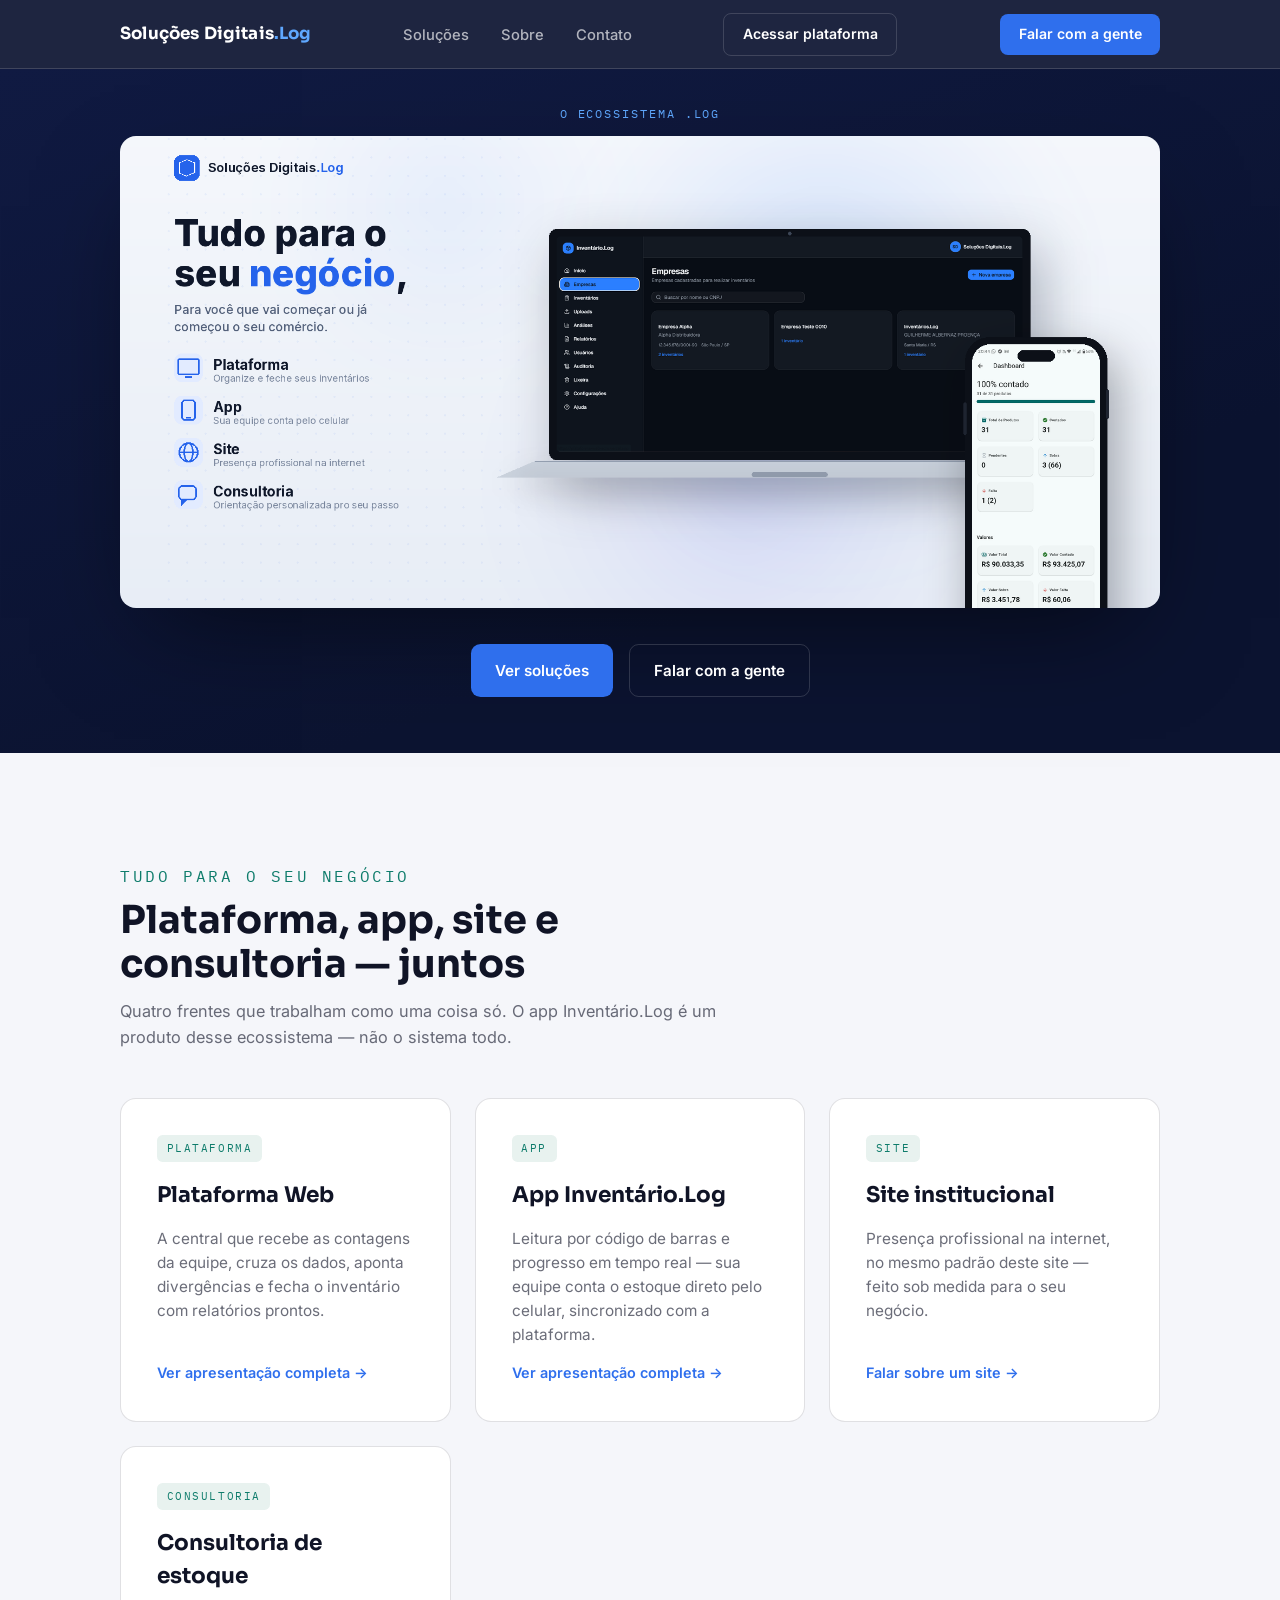
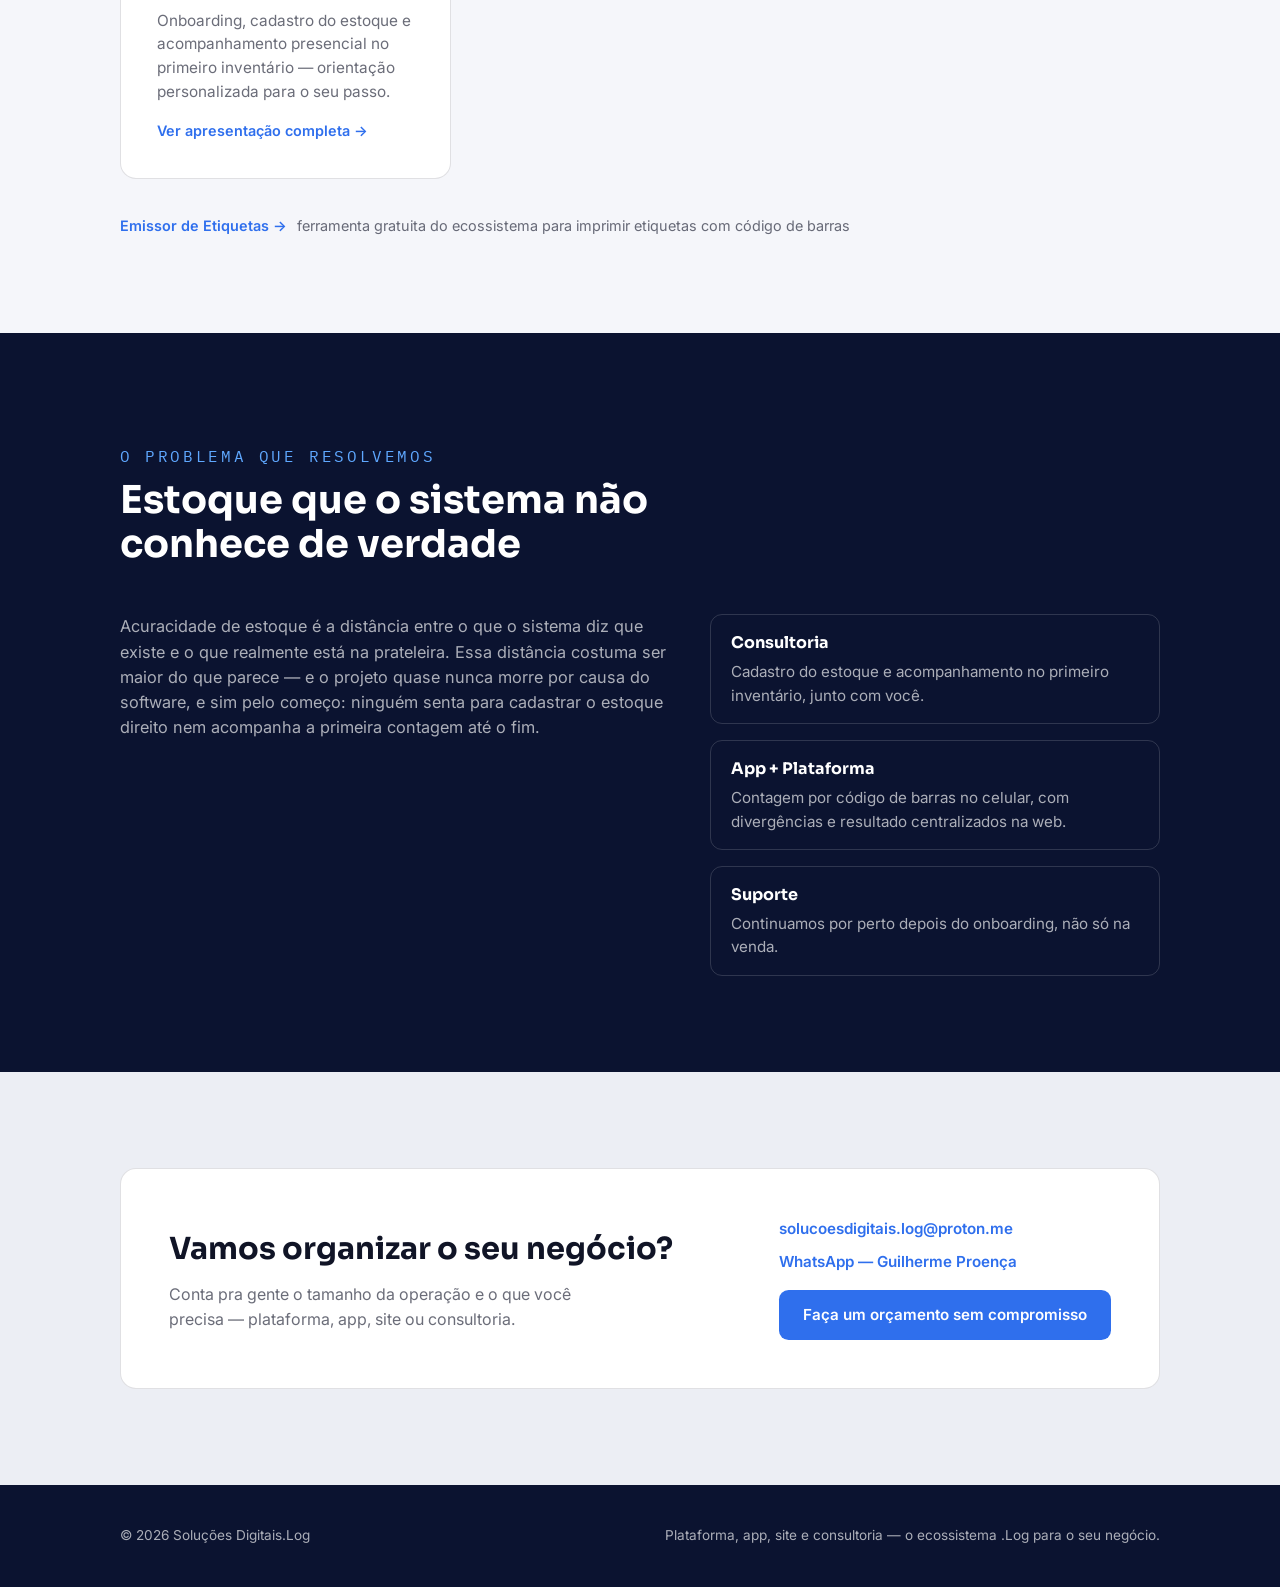
==== commit 6455669f: "Atualiza link do botão de orçamento para o novo domínio Co-Authored-By: Claude Sonnet 5 <noreply@ant" ====
--- a/index.html
+++ b/index.html
@@ -145,7 +145,7 @@
       <div class="contact-links">
         <a href="mailto:solucoesdigitais.log@proton.me">solucoesdigitais.log@proton.me</a>
         <a href="https://wa.me/5555991413773" target="_blank" rel="noopener">WhatsApp — Guilherme Proença</a>
-        <a class="btn btn-primary" href="https://guilhermealber60-art.github.io/diagnostico-estoque/" target="_blank" rel="noopener">Faça um orçamento sem compromisso</a>
+        <a class="btn btn-primary" href="https://solucoes-digitais-log.github.io/diagnostico-estoque/" target="_blank" rel="noopener">Faça um orçamento sem compromisso</a>
       </div>
     </div>
   </div>
--- a/assets/css/site.css
+++ b/assets/css/site.css
@@ -142,8 +142,9 @@
 }
 .contact-box h2{ font-family:var(--display); font-size:clamp(1.4rem,3vw,1.9rem); max-width:22ch; }
 .contact-box p{ color:var(--muted); margin-top:.6rem; max-width:42ch; }
-.contact-links{ display:flex; flex-direction:column; gap:.6rem; font-size:.95rem; }
+.contact-links{ display:flex; flex-direction:column; align-items:flex-start; gap:.6rem; font-size:.95rem; }
 .contact-links a{ text-decoration:none; color:var(--blue); font-weight:600; }
+.contact-links a.btn{ color:#fff; margin-top:.4rem; }
 
 /* FOOTER */
 footer{ background:var(--navy); color:var(--on-navy-muted); padding:2.5rem 0; font-size:.85rem; }
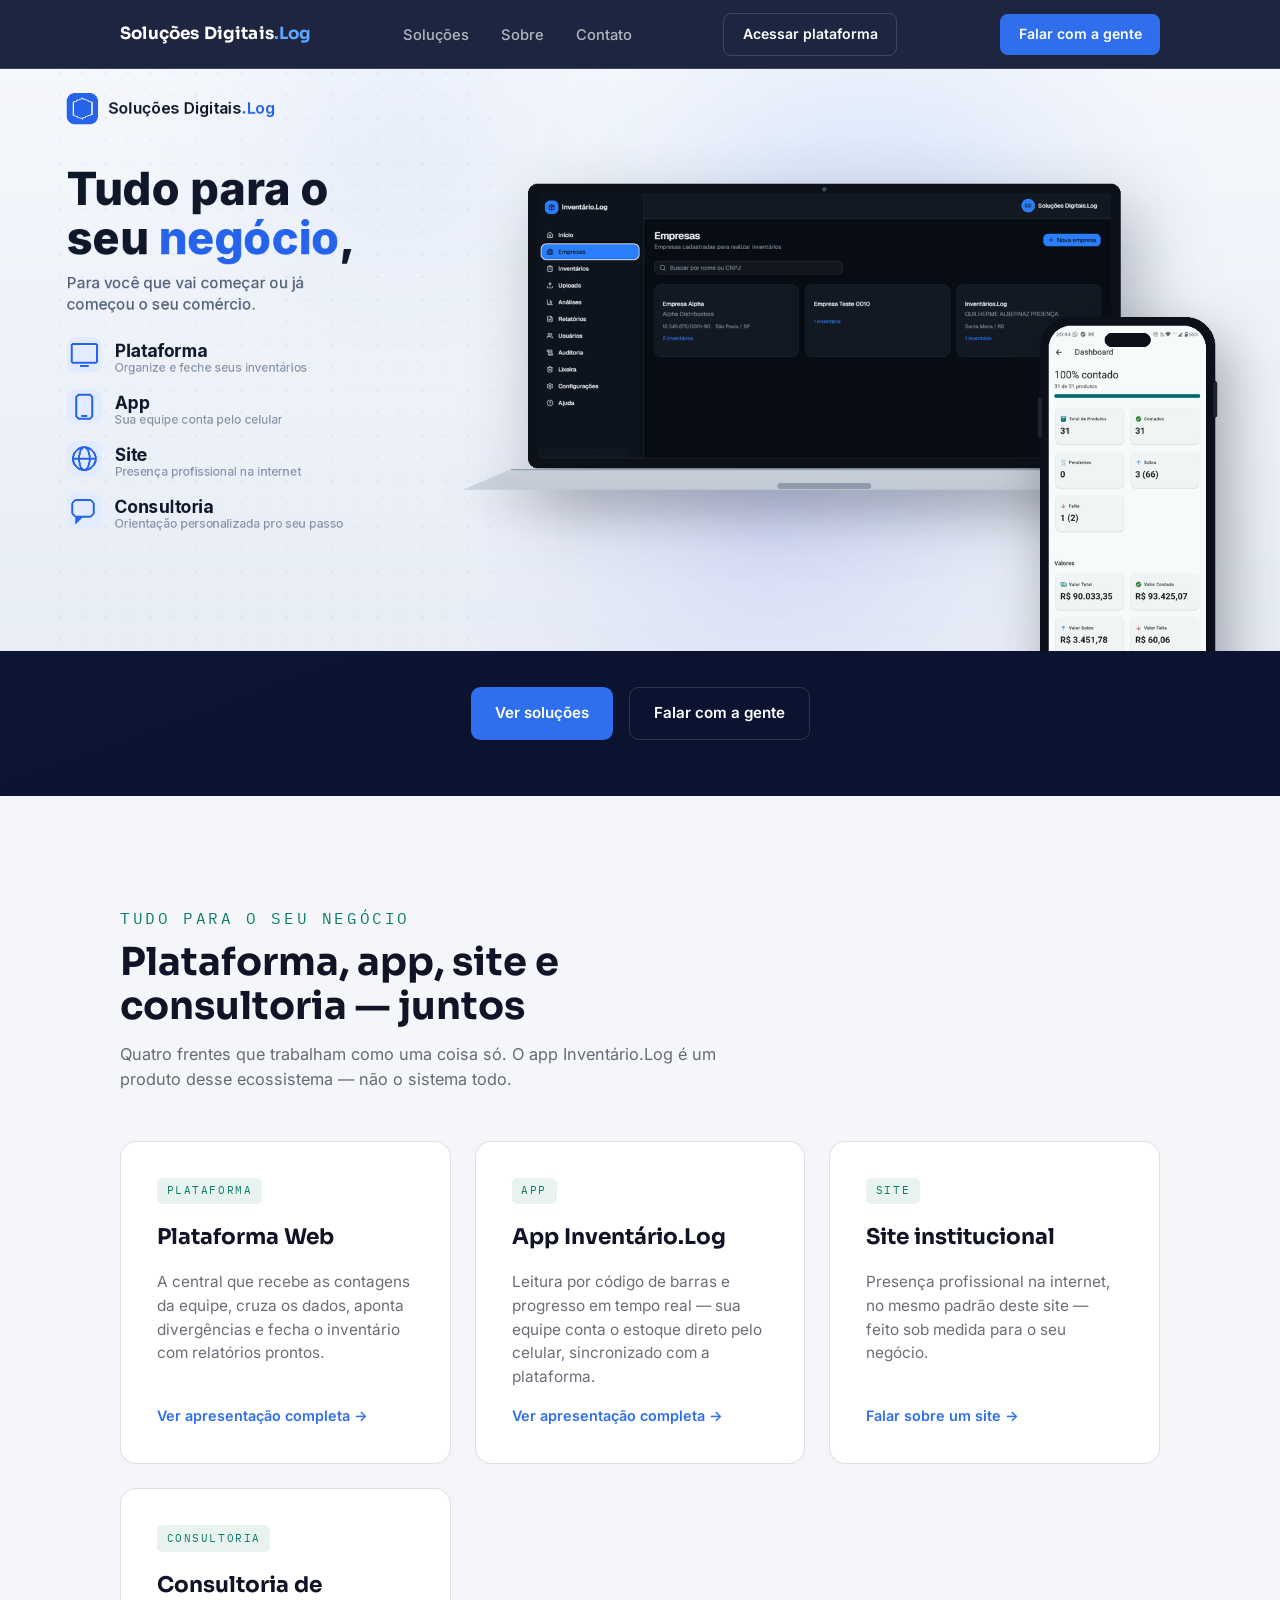
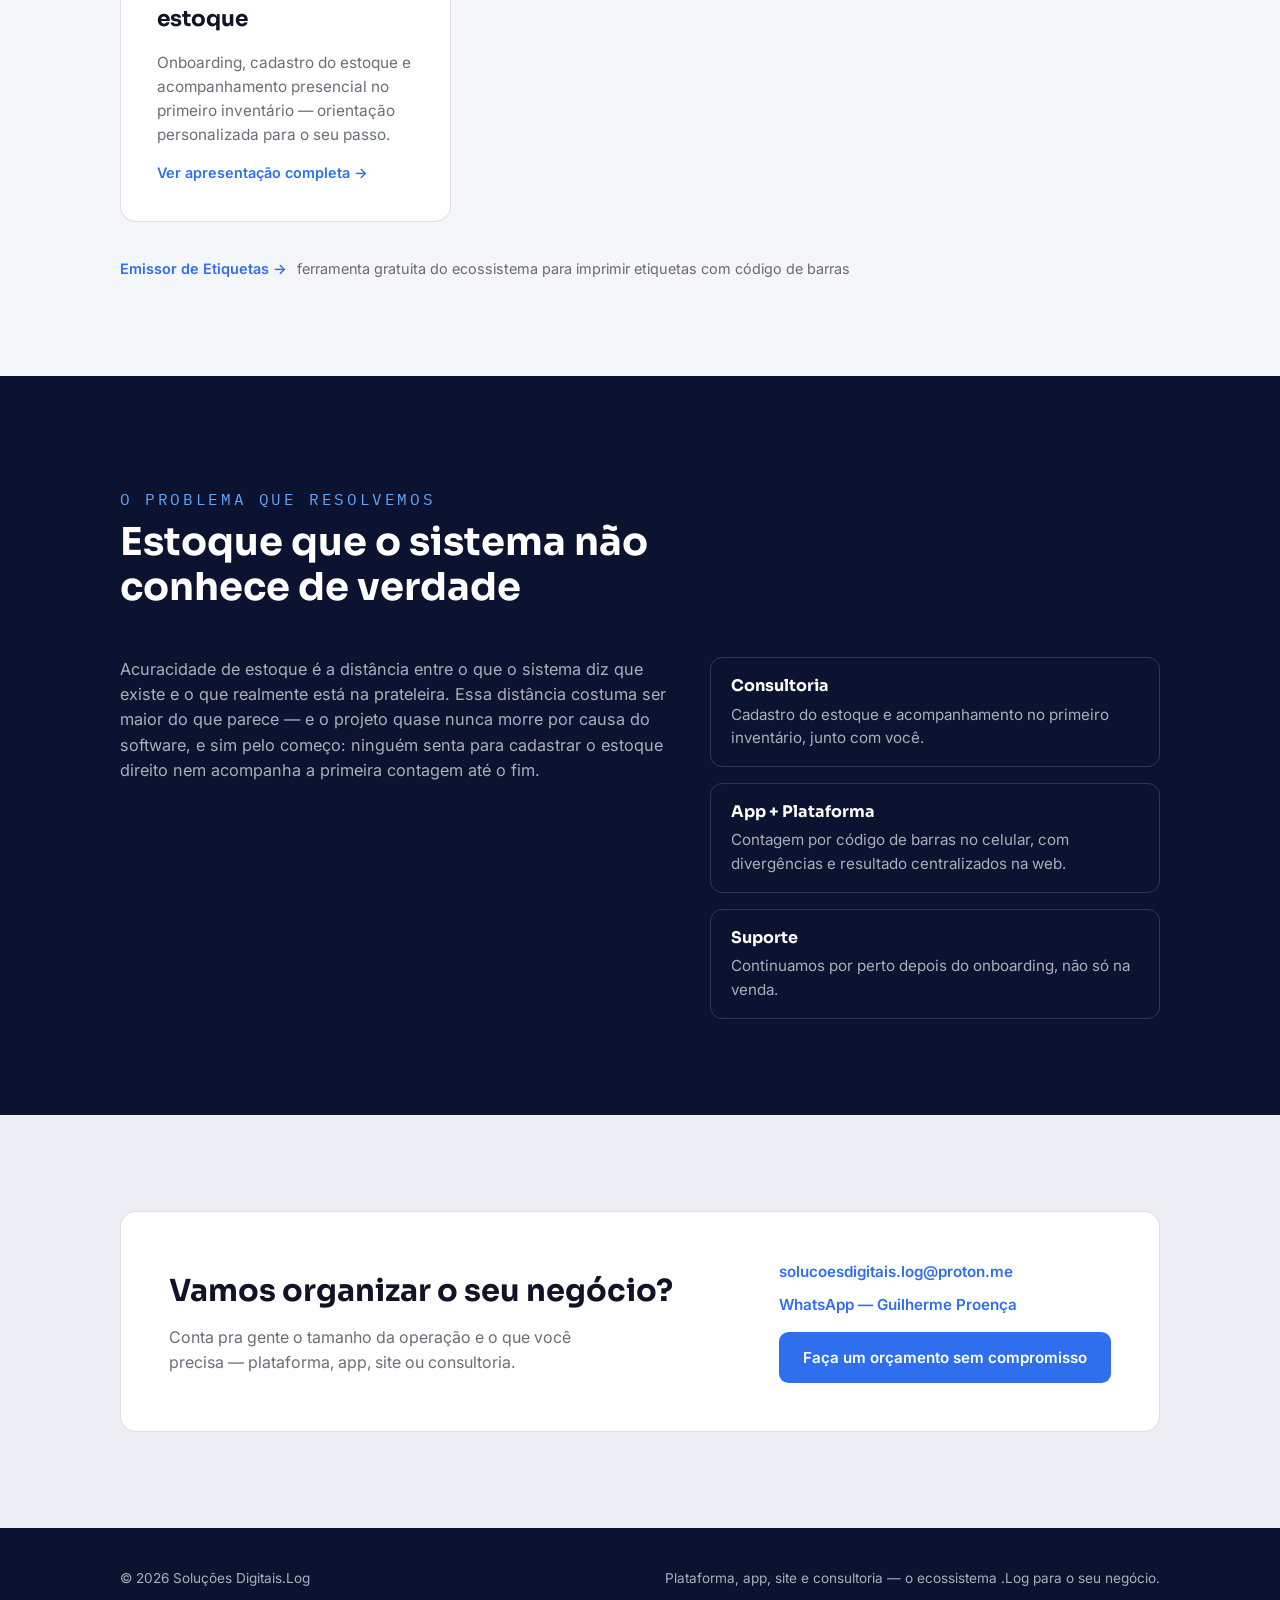
==== commit 13579acf: "Imagem do hero em largura total, encostando no cabeçalho, sem o texto do eyebrow Co-Authored-By: Cla" ====
--- a/index.html
+++ b/index.html
@@ -48,7 +48,7 @@
 <link rel="preconnect" href="https://fonts.googleapis.com">
 <link rel="preconnect" href="https://fonts.gstatic.com" crossorigin>
 <link href="https://fonts.googleapis.com/css2?family=Sora:wght@400;500;600;700;800&family=Inter:wght@400;500;600;700&family=IBM+Plex+Mono:wght@400;500;600&display=swap" rel="stylesheet">
-<link rel="stylesheet" href="assets/css/site.css">
+<link rel="stylesheet" href="assets/css/site.css?v=3">
 </head>
 <body>
 
@@ -66,11 +66,10 @@
 </nav>
 
 <header class="hero" id="top">
-  <div class="wrap hero-cover">
-    <p class="eyebrow">O ecossistema .Log</p>
-    <div class="hero-image-frame">
-      <img class="hero-image" src="assets/img/hero-solucoes-digitais-log.png" width="1920" height="1080" alt="Soluções Digitais.Log — tudo para o seu negócio: Plataforma, App, Site e Consultoria">
-    </div>
+  <div class="hero-image-frame">
+    <img class="hero-image" src="assets/img/hero-solucoes-digitais-log.png" width="1920" height="1080" alt="Soluções Digitais.Log — tudo para o seu negócio: Plataforma, App, Site e Consultoria">
+  </div>
+  <div class="wrap">
     <div class="hero-actions">
       <a class="btn btn-primary" href="#servicos">Ver soluções</a>
       <a class="btn btn-ghost" href="#contato">Falar com a gente</a>
--- a/assets/css/site.css
+++ b/assets/css/site.css
@@ -61,19 +61,14 @@
 .hero{
   background:linear-gradient(160deg,var(--navy-2) 0%, var(--navy) 70%);
   color:#fff;
-  padding:clamp(1.5rem,3vw,2.25rem) 0 clamp(2.5rem,5vw,3.5rem);
+  padding-bottom:clamp(2.5rem,5vw,3.5rem);
 }
 .eyebrow{
   font-family:var(--mono); font-size:.75rem; letter-spacing:.16em; text-transform:uppercase;
   color:var(--blue-2);
 }
-.hero-cover{ display:flex; flex-direction:column; align-items:center; text-align:center; }
-.hero-cover .eyebrow{ margin-bottom:.75rem; }
-.hero-image-frame{
-  width:100%; max-width:1080px; aspect-ratio:2.2/1; border-radius:1rem; overflow:hidden;
-  box-shadow:0 40px 100px -30px rgba(0,0,0,.55);
-}
-.hero-image{ width:100%; height:100%; object-fit:cover; object-position:50% 55%; }
+.hero-image-frame{ width:100%; aspect-ratio:2.2/1; overflow:hidden; }
+.hero-image{ width:100%; height:100%; object-fit:cover; object-position:50% 55%; display:block; }
 .hero-actions{ display:flex; gap:1rem; flex-wrap:wrap; margin-top:2.25rem; justify-content:center; }
 .btn{
   display:inline-flex; align-items:center; gap:.5rem; text-decoration:none;
